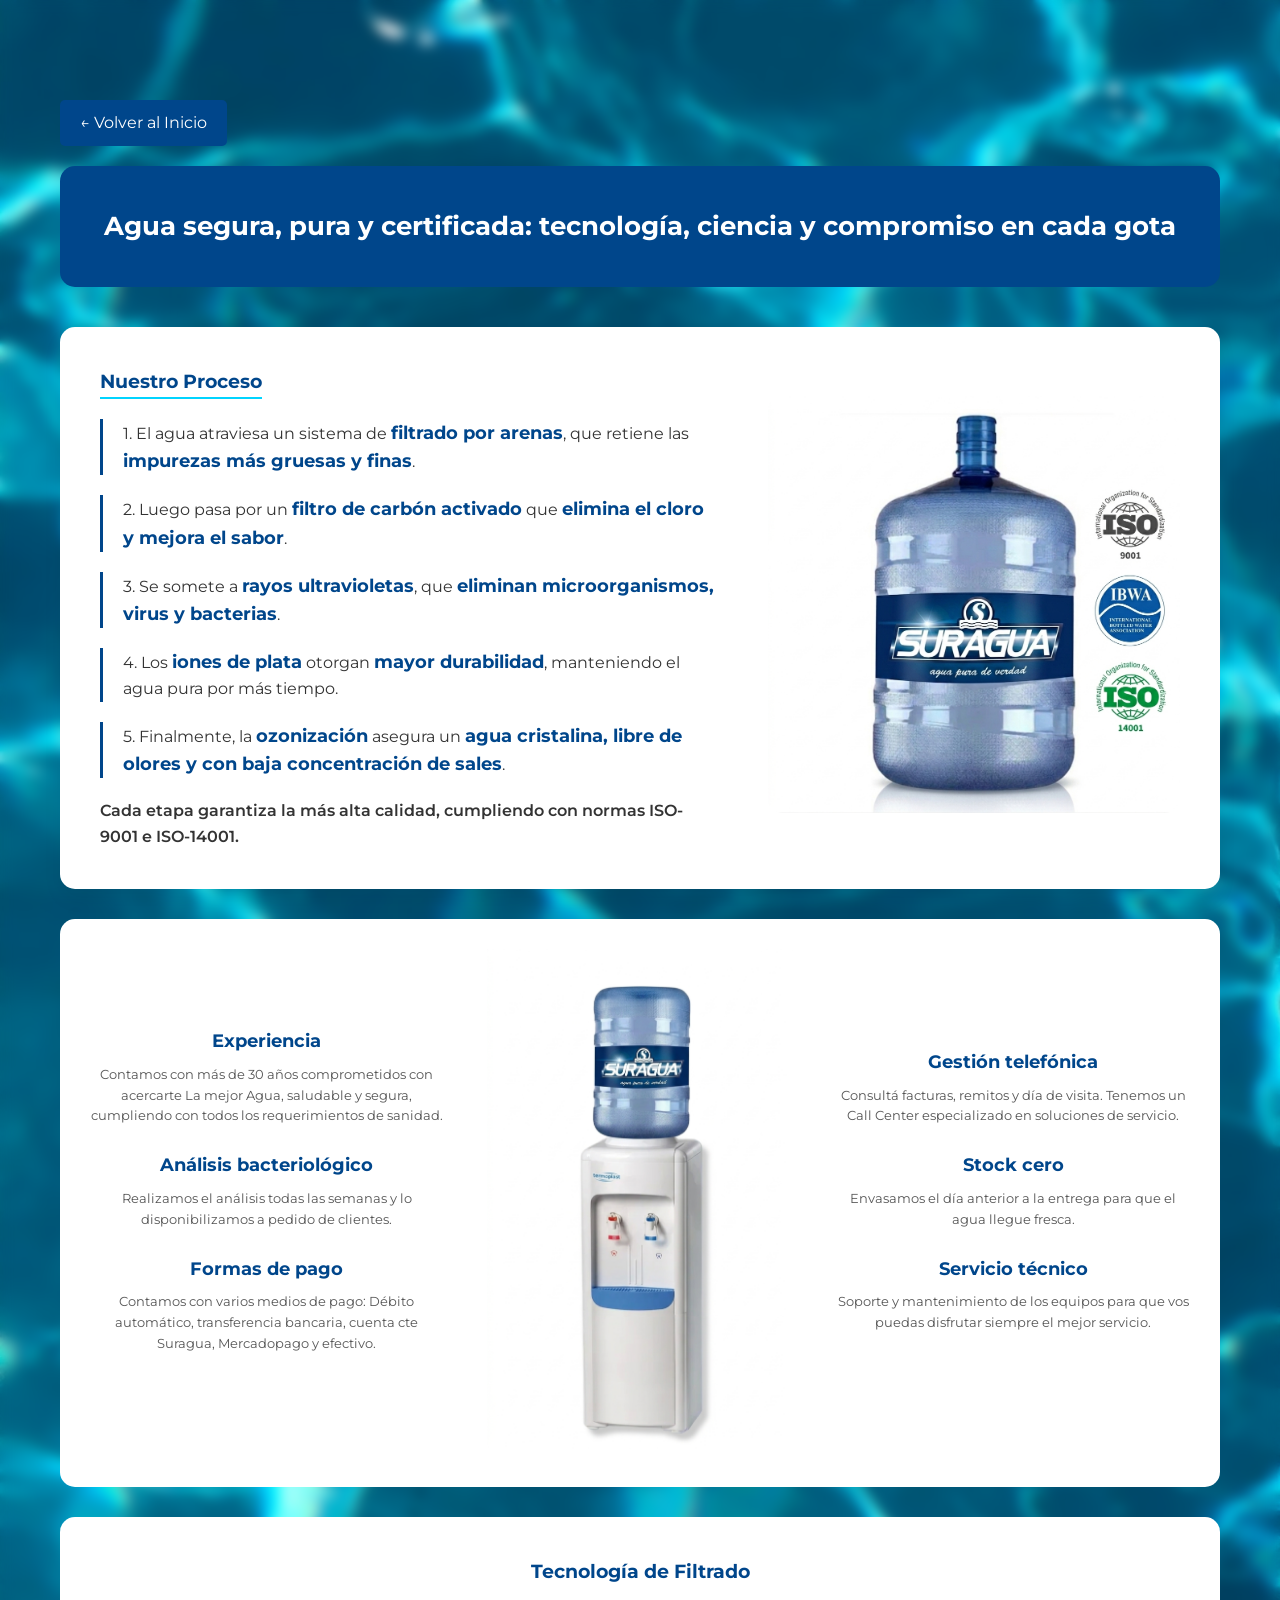
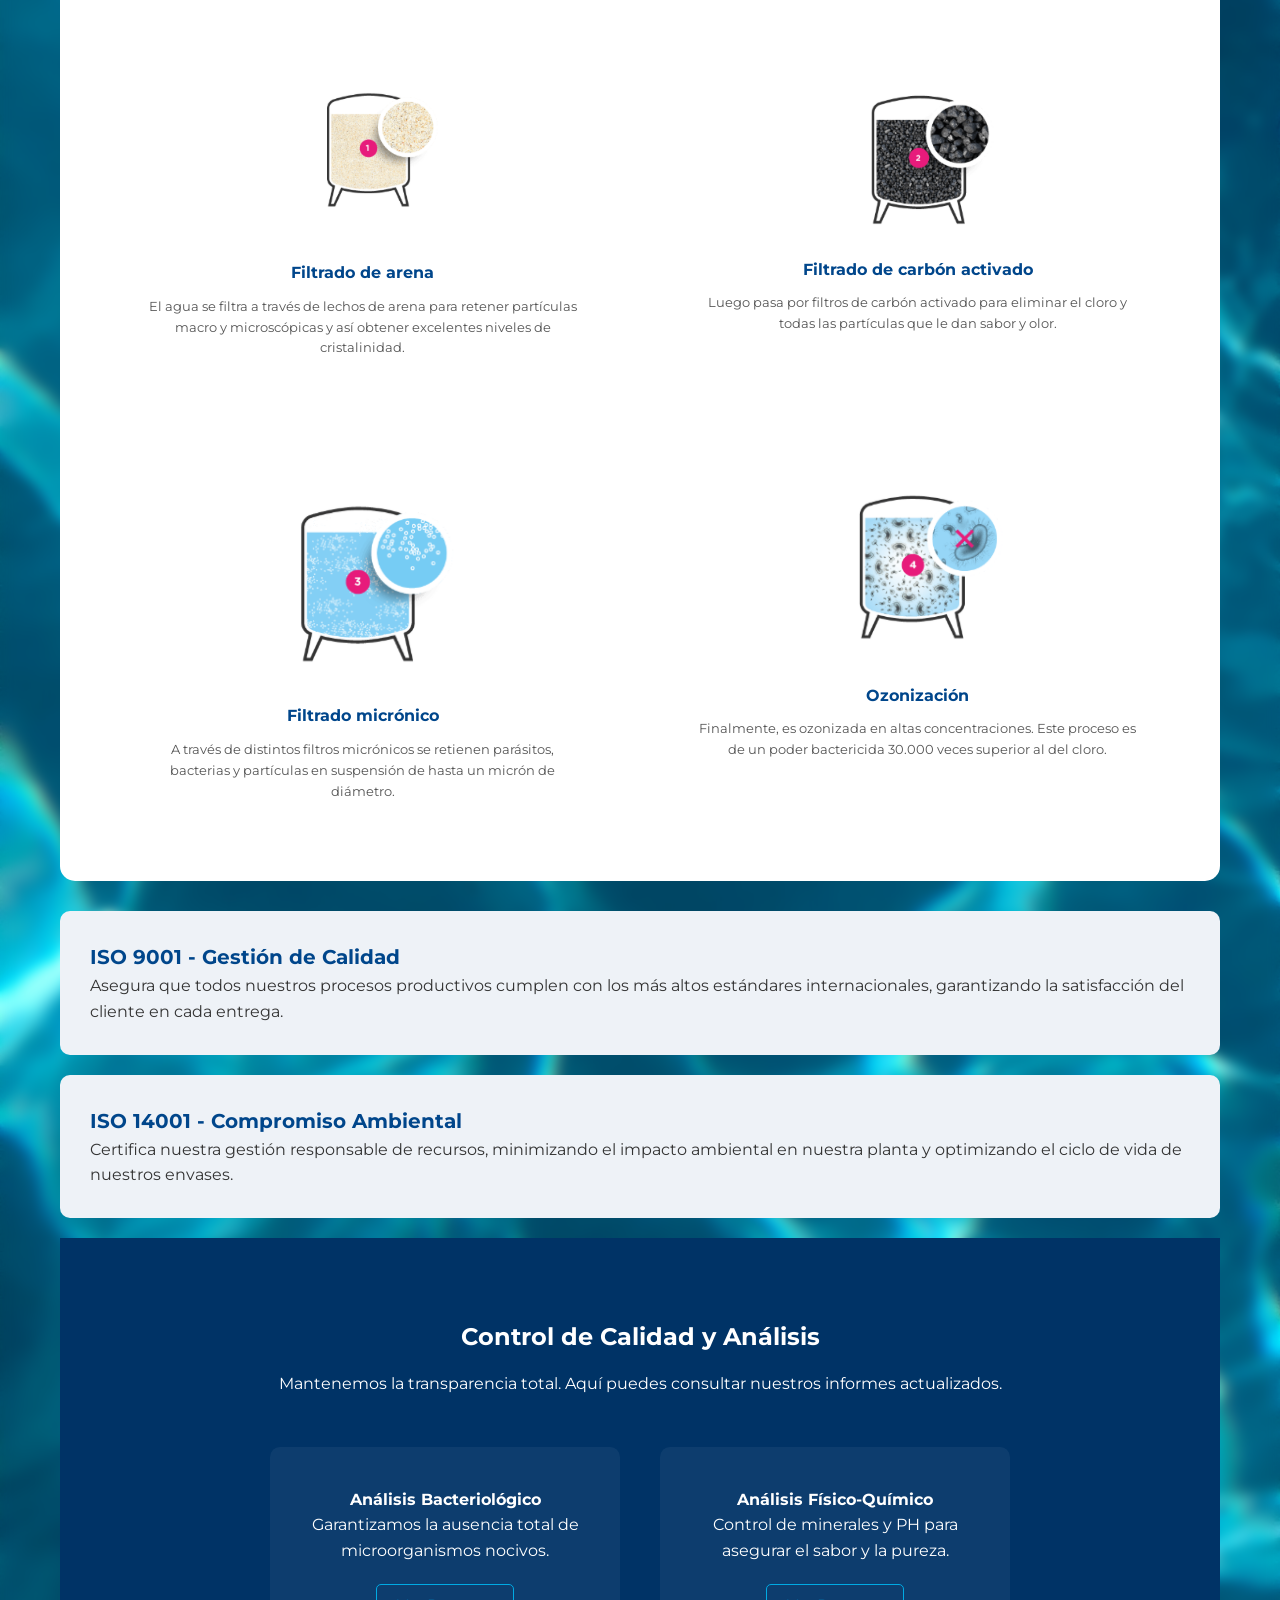
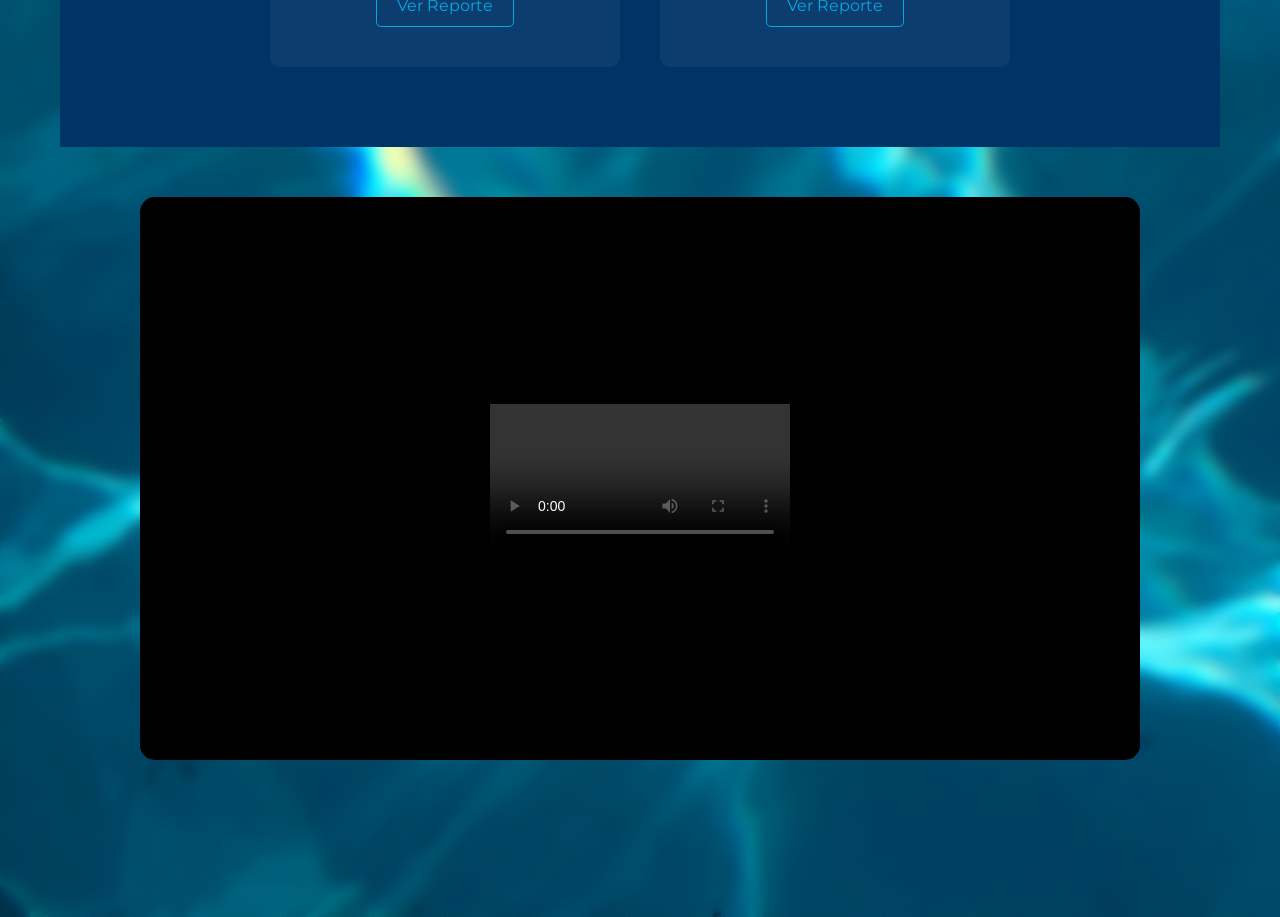
==== calidad.html @ 299dd351 "cambios v4" ====
<!DOCTYPE html>
<html lang="es">
<head>
    <meta charset="UTF-8">
    <meta name="viewport" content="width=device-width, initial-scale=1.0">
    <title>Normativas de Calidad - Suragua</title>
    <link href="https://fonts.googleapis.com/css2?family=Montserrat:wght@400;700&display=swap" rel="stylesheet">
    <link rel="stylesheet" href="style.css">
    <style>
        body { font-family: 'Montserrat', sans-serif; line-height: 1.6; background-image: url(./artem-militonian-UYW6FZLlnL8-unsplash.jpg); background-repeat: no-repeat; background-size: cover; backdrop-filter: blur(6px);}
        /* SECCIÓN MÁS ANCHA */
        .normas-section { padding: 100px 20px; max-width: 1200px; margin: 0 auto; }

        .header-box { background: #00468b; color: white; padding: 40px; border-radius: 15px; text-align: center; margin-bottom: 40px; }
        .header-box h1 { font-size: 26px; font-weight: 700; margin: 0; }

        .proceso-card { background: white; padding: 40px; border-radius: 15px; box-shadow: 0 10px 20px rgba(0,0,0,0.05); margin-bottom: 30px; }
        
        /* CONTENEDOR PARA ALINEAR TEXTO E IMAGEN */
        .proceso-contenedor-flex { display: flex; align-items: center; gap: 50px; flex-wrap: wrap; }
        .proceso-texto { flex: 1.5; min-width: 300px; }
        .proceso-foto { flex: 1; min-width: 300px; text-align: center; }
        .proceso-foto img { width: 100%; max-width: 450px; height: auto; border-radius: 15px; }

        .proceso-card h3 { color: #00468b; border-bottom: 2px solid #00d4ff; display: inline-block; margin-bottom: 20px; }
        
        .paso { margin-bottom: 20px; padding-left: 20px; border-left: 3px solid #00468b; }
        .paso strong { color: #00468b; font-size: 1.1em; }

        .norma-card { background: #eef2f7; padding: 30px; border-radius: 10px; margin-bottom: 20px; }
        .norma-card h2 { color: #00468b; font-size: 20px; }

        .video-container { width: 100%; max-width: 1000px; margin: 50px auto; aspect-ratio: 16/9; }
        .video-container iframe, .video-container video { width: 100%; height: 100%; border-radius: 15px; border: none; }
        
        .back-btn { display: inline-block; padding: 10px 20px; background: #00468b; color: white; text-decoration: none; border-radius: 5px; margin-bottom: 20px;}
        
        .servicios-visual { display: flex; align-items: center; gap: 20px; background: white; padding: 30px; border-radius: 15px; margin-bottom: 30px; flex-wrap: wrap; }
        .servicios-col { flex: 1; min-width: 250px; }
        .servicio-item { margin-bottom: 25px; text-align: center; }
        .servicio-item h4 { color: #00468b; font-size: 18px; margin-bottom: 8px; }
        .servicio-item p { font-size: 13px; color: #555; margin: 0; }
        .dispenser-central { flex: 1; text-align: center; min-width: 250px; }
        .dispenser-central img { max-width: 100%; height: auto; max-height: 500px; }

        .purificacion-visual { background: white; padding: 40px; border-radius: 15px; margin-bottom: 30px; }
        .purificacion-grid { display: grid; grid-template-columns: repeat(2, 1fr); gap: 30px; margin-top: 20px; }
        .purificacion-item { text-align: center; padding: 40px; }
        .purificacion-item img { width: 300px; height: auto; margin-bottom: 15px; }
        .purificacion-item h4 { color: #00468b; margin-bottom: 10px; }
        .purificacion-item p { font-size: 13px; color: #555; }

        @media (max-width: 768px) {
            .normas-section { padding: 60px 15px; }
            .header-box h1 { font-size: 20px; }
            .proceso-card { padding: 20px; }
            .servicios-col { order: 2; }
            .dispenser-central { order: 1; margin-bottom: 20px; }
            .purificacion-grid { grid-template-columns: 1fr; margin-left: -10px;}
            .proceso-contenedor-flex { flex-direction: column; }
            .proceso-foto { order: -1; }
            .purificacion-item {margin-left: -40px;}
        }
    </style>
</head>
<body>
    <div class="normas-section">
        <a href="index.html" class="back-btn">← Volver al Inicio</a>
        
        <div class="header-box">
            <h1>Agua segura, pura y certificada: tecnología, ciencia y compromiso en cada gota</h1>
        </div>

        <div class="proceso-card">
            <div class="proceso-contenedor-flex">
                <div class="proceso-texto">
                    <h3>Nuestro Proceso</h3>
                    <div class="paso">
                        <p>1. El agua atraviesa un sistema de <strong>filtrado por arenas</strong>, que retiene las <strong>impurezas más gruesas y finas</strong>.</p>
                    </div>
                    <div class="paso">
                        <p>2. Luego pasa por un <strong>filtro de carbón activado</strong> que <strong>elimina el cloro y mejora el sabor</strong>.</p>
                    </div>
                    <div class="paso">
                        <p>3. Se somete a <strong>rayos ultravioletas</strong>, que <strong>eliminan microorganismos, virus y bacterias</strong>.</p>
                    </div>
                    <div class="paso">
                        <p>4. Los <strong>iones de plata</strong> otorgan <strong>mayor durabilidad</strong>, manteniendo el agua pura por más tiempo.</p>
                    </div>
                    <div class="paso">
                        <p>5. Finalmente, la <strong>ozonización</strong> asegura un <strong>agua cristalina, libre de olores y con baja concentración de sales</strong>.</p>
                    </div>
                    <p style="margin-top: 20px; font-weight: 600;">Cada etapa garantiza la más alta calidad, cumpliendo con normas ISO-9001 e ISO-14001.</p>
                </div>
                
                <div class="proceso-foto">
                    <!-- Aquí va la imagen del bidón con los sellos ISO -->
                    <img src="./bidon con normas.png" alt="Proceso de Calidad Suragua">
                </div>
            </div>
        </div>

        <div class="servicios-visual">
            <div class="servicios-col">
                <div class="servicio-item">
                    <h4>Experiencia</h4>
                    <p>Contamos con más de 30 años comprometidos con acercarte La mejor Agua, saludable y segura, cumpliendo con todos los requerimientos de sanidad.</p>
                </div>
                <div class="servicio-item">
                    <h4>Análisis bacteriológico</h4>
                    <p>Realizamos el análisis todas las semanas y lo disponibilizamos a pedido de clientes.</p>
                </div>
                <div class="servicio-item">
                    <h4>Formas de pago</h4>
                    <p>Contamos con varios medios de pago: Débito automático, transferencia bancaria, cuenta cte Suragua, Mercadopago y efectivo.</p>
                </div>
            </div>

            <div class="dispenser-central">
                <img src="dispenser v1 (1).png" alt="Dispenser Suragua">
            </div>

            <div class="servicios-col">
                <div class="servicio-item">
                    <h4>Gestión telefónica</h4>
                    <p>Consultá facturas, remitos y día de visita. Tenemos un Call Center especializado en soluciones de servicio.</p>
                </div>
                <div class="servicio-item">
                    <h4>Stock cero</h4>
                    <p>Envasamos el día anterior a la entrega para que el agua llegue fresca.</p>
                </div>
                <div class="servicio-item">
                    <h4>Servicio técnico</h4>
                    <p>Soporte y mantenimiento de los equipos para que vos puedas disfrutar siempre el mejor servicio.</p>
                </div>
            </div>
        </div>

        <div class="purificacion-visual">
            <h3 style="color: #00468b; text-align: center;">Tecnología de Filtrado</h3>
            <div class="purificacion-grid">
                <div class="purificacion-item">
                    <img src="TANQUE 1.png" alt="Filtrado arena">
                    <h4>Filtrado de arena</h4>
                    <p>El agua se filtra a través de lechos de arena para retener partículas macro y microscópicas y así obtener excelentes niveles de cristalinidad.</p>
                </div>
                <div class="purificacion-item">
                    <img src="TANQUE 2.png" alt="Carbón activado">
                    <h4>Filtrado de carbón activado</h4>
                    <p>Luego pasa por filtros de carbón activado para eliminar el cloro y todas las partículas que le dan sabor y olor.</p>
                </div>
                <div class="purificacion-item">
                    <img src="taque de filtrafo.png" alt="Filtrado micrónico">
                    <h4>Filtrado micrónico</h4>
                    <p>A través de distintos filtros micrónicos se retienen parásitos, bacterias y partículas en suspensión de hasta un micrón de diámetro.</p>
                </div>
                <div class="purificacion-item">
                    <img src="TANQUE 3.png" alt="Ozonización">
                    <h4>Ozonización</h4>
                    <p>Finalmente, es ozonizada en altas concentraciones. Este proceso es de un poder bactericida 30.000 veces superior al del cloro.</p>
                </div>
            </div>
        </div>
        
        <div class="norma-card">
            <h2>ISO 9001 - Gestión de Calidad</h2>
            <p>Asegura que todos nuestros procesos productivos cumplen con los más altos estándares internacionales, garantizando la satisfacción del cliente en cada entrega.</p>
        </div>

        <div class="norma-card">
            <h2>ISO 14001 - Compromiso Ambiental</h2>
            <p>Certifica nuestra gestión responsable de recursos, minimizando el impacto ambiental en nuestra planta y optimizando el ciclo de vida de nuestros envases.</p>
        </div>

    <section class="analisis">
        <div class="container">
            <h2>Control de Calidad y Análisis</h2>
            <p>Mantenemos la transparencia total. Aquí puedes consultar nuestros informes actualizados.</p>
            <div class="grid-analisis">
                <div class="item-analisis">
                    <i class="fas fa-file-medical"></i>
                    <h4>Análisis Bacteriológico</h4>
                    <p>Garantizamos la ausencia total de microorganismos nocivos.</p>
                    <a href="#" class="btn-descarga">Ver Reporte</a>
                </div>
                <div class="item-analisis">
                    <i class="fas fa-microscope"></i>
                    <h4>Análisis Físico-Químico</h4>
                    <p>Control de minerales y PH para asegurar el sabor y la pureza.</p>
                    <a href="#" class="btn-descarga">Ver Reporte</a>
                </div>
            </div>
        </div>
    </section>

        <div class="video-container">
            <iframe 
                src="./SURAGUA video.mp4" 
                title="Procesos Suragua" 
                allow="autoplay; encrypted-media" 
                allowfullscreen>
            </iframe>
        </div>
    </div>
</body>
</html>
---- style.css ----
/* --- CONFIGURACIÓN BASE --- */
* {
    margin: 0; 
    padding: 0; 
    box-sizing: border-box;
    font-family: 'Montserrat', sans-serif;
    scroll-behavior: smooth;
}

:root {
    --azul-claro: #00aae4;
    --azul-oscuro: #003366;
    --whatsapp: #25d366;
    --gris: #f4f7f6;
    --texto: #333;
}

body { 
    color: var(--texto); 
    line-height: 1.7; 
}

.container { 
    max-width: 1100px; 
    margin: auto; 
    padding: 0 20px; 
}

/* --- WHATSAPP --- */
.whatsapp-float {
    position: fixed; 
    width: 60px; 
    height: 60px; 
    bottom: 30px; 
    right: 30px;
    background: var(--whatsapp); 
    color: white; 
    border-radius: 50%;
    display: flex; 
    align-items: center; 
    justify-content: center;
    font-size: 30px; 
    z-index: 1000; 
    text-decoration: none;
    box-shadow: 0 4px 15px rgba(0,0,0,0.3); 
    transition: 0.3s;
}
.whatsapp-float:hover { transform: scale(1.1); }

/* --- HERO (VIDEO INMEDIATO) --- */
.hero {
    height: 115vh;
    /* Para que no se vea negro, usamos la misma imagen poster de fondo */
    background-image: url('poster-video.jpg');
    background-size: cover; 
    background-position: center;
    display: flex; 
    align-items: center; 
    justify-content: center; 
    color: white; 
    text-align: center;
    padding-top: 2rem; 
    position: relative;
    overflow: hidden;
}

.hero-video {
    position: absolute;
    top: 0;
    left: 0;
    width: 100%;
    height: 100%;
    object-fit: cover;
    z-index: 1;
}

.hero-content {
    position: relative;
    z-index: 2;
    display: flex;
    flex-direction: column;
    align-items: center;
    width: 100%;
}

.hero-logo {
    max-width: 800px; 
    width: 95%;      
    margin-bottom: 40px;
    filter: drop-shadow(0 6px 12px rgba(0,0,0,0.3)); 
}

.hero h1 { 
    font-size: clamp(3rem, 10vw, 5.5rem); 
    letter-spacing: 8px; 
    font-weight: 700; 
}
.hero p { 
    font-size: 1.4rem; 
    margin-bottom: 35px; 
    opacity: 0.95; 
    font-weight: 600;
    text-shadow: 0 2px 8px rgba(0,0,0,0.5); 
}
.btn-conocenos {
    padding: 18px 50px; 
    background: var(--azul-claro); 
    color: white;
    text-decoration: none; 
    font-weight: bold; 
    border-radius: 4px; 
    transition: 0.3s;
    font-size: 1.1rem;
}
.btn-conocenos:hover { background: white; color: var(--azul-oscuro); }

/* --- CARRUSEL ACTUALIZADO (LOGOS GIGANTES Y A COLOR) --- */
.carousel-container { 
    padding: 80px 0; /* Más espacio arriba y abajo */
    background: white; 
    border-bottom: 1px solid #eee; 
    overflow: hidden; 
}
.carousel-title { 
    text-align: center; 
    font-size: 26px; /* Título más grande */
    letter-spacing: 3px; 
    color: #333; 
    margin-bottom: 40px; 
    font-weight: 700;
}
.slider { width: 100%; overflow: hidden; }
.slide-track { 
    display: flex; 
    /* Ancho: 500px por logo * 18 logos totales */
    width: calc(500px * 18); 
    animation: scroll 35s linear infinite; 
}
.slide { 
    width: 500px; /* Logos mucho más anchos */
    height: 250px; /* Logos mucho más altos */
    display: flex; 
    justify-content: center; 
    align-items: center; 
    padding: 20px;
}
.slide img {
    max-width: 420px; /* Tamaño máximo gigante */
    max-height: 180px; 
    filter: none; /* A COLOR */
    opacity: 1;    /* VISIBILIDAD TOTAL */
    transition: 0.3s;
    object-fit: contain;
}
.slide img:hover { transform: scale(1.15); }

@keyframes scroll { 
    0% { transform: translateX(0); } 
    /* Se mueve la mitad del track (9 logos de 500px) */
    100% { transform: translateX(calc(-500px * 9)); } 
}

/* --- SECCIÓN ACERCA --- */
.acerca { padding: 80px 0; text-align: center; background: var(--azul-oscuro); }
.acerca h2 { 
    font-size: 2.2rem; 
    margin-bottom: 40px; 
    color: white; 
    position: relative; 
}
.acerca h2::after { 
    content: ''; 
    width: 60px; 
    height: 3px; 
    background: var(--azul-claro); 
    position: absolute; 
    bottom: -10px; 
    left: 50%; 
    transform: translateX(-50%); 
}
.acerca-content { max-width: 900px; margin: auto; }
.acerca-content p { margin-bottom: 20px; font-size: 1.1rem; color: #ffffff; }

/* --- PRODUCTOS --- */
.productos { padding: 80px 0; background: var(--gris); text-align: center; }
.bg-white { background: white; }
.tag { 
    color: var(--azul-claro); 
    font-weight: bold; 
    text-transform: uppercase; 
    font-size: 0.8rem; 
    letter-spacing: 2px; 
}
.productos h2 { margin-bottom: 50px; color: var(--azul-oscuro); font-size: 2rem; }
.grid-productos { 
    display: grid; 
    grid-template-columns: repeat(auto-fit, minmax(300px, 1fr)); 
    gap: 30px; 
}
.card { 
    background: white; 
    padding: 20px; 
    border-radius: 8px; 
    transition: 0.3s; 
    border: 1px solid #eee; 
}
.card img { 
    width: 100%; 
    height: 250px; 
    object-fit: cover; 
    border-radius: 5px; 
    margin-bottom: 20px; 
}

/* CARD LARGA PARA DISPENSERS */
.card.alt img { 
    height: 450px; 
    object-fit: contain; 
    background: #f9f9f9; 
}

.card h3 { color: var(--azul-oscuro); margin-bottom: 10px; }
.card p { font-size: 0.9rem; color: #666; }
.card:hover { 
    transform: translateY(-10px); 
    box-shadow: 0 10px 20px rgba(0,0,0,0.05); 
}

/* --- ANALISIS --- */
.analisis { padding: 80px 0; background: var(--azul-oscuro); color: white; text-align: center; }
.analisis h2 { margin-bottom: 15px; }
.grid-analisis { 
    display: flex; 
    flex-wrap: wrap; 
    justify-content: center; 
    gap: 40px; 
    margin-top: 50px; 
}
.item-analisis { 
    background: rgba(255,255,255,0.05); 
    padding: 40px; 
    border-radius: 10px; 
    width: 350px; 
}
.item-analisis i { font-size: 40px; color: var(--azul-claro); margin-bottom: 20px; }
.btn-descarga { 
    display: inline-block; 
    margin-top: 20px; 
    color: var(--azul-claro); 
    text-decoration: none; 
    border: 1px solid var(--azul-claro); 
    padding: 8px 20px; 
    border-radius: 5px; 
    transition: 0.3s; 
}
.btn-descarga:hover { background: var(--azul-claro); color: white; }

/* --- CONTACTO --- */
.contacto { padding: 80px 0; background: white; }
.contacto-wrapper { 
    display: grid; 
    grid-template-columns: 1fr 1fr; 
    gap: 60px; 
    align-items: center; 
}
.contacto-info h2 { font-size: 2.5rem; color: var(--azul-oscuro); margin-bottom: 20px; }
.email-directo { 
    margin-top: 20px; 
    font-weight: bold; 
    color: var(--azul-claro); 
    font-size: 1.2rem; 
}
.contacto-form { display: flex; flex-direction: column; gap: 15px; }
.contacto-form input, .contacto-form textarea { 
    padding: 15px; 
    border: 1px solid #ddd; 
    border-radius: 4px; 
    font-size: 1rem; 
}
.btn-enviar { 
    padding: 15px; 
    background: var(--azul-oscuro); 
    color: white; 
    border: none; 
    font-weight: bold; 
    cursor: pointer; 
    transition: 0.3s; 
}
.btn-enviar:hover { background: var(--azul-claro); }

/* --- FOOTER --- */
footer { padding: 50px 0; background: #001a33; color: white; text-align: center; }
.social-links { margin: 20px 0; }
.social-links a { color: white; margin: 0 15px; font-size: 1.5rem; transition: 0.3s; }
.social-links a:hover { color: var(--azul-claro); }
footer p { font-size: 0.8rem; opacity: 0.6; }

/* --- RESPONSIVE --- */
@media (max-width: 768px) {
    .contacto-wrapper { grid-template-columns: 1fr; }
    .hero h1 { font-size: 3rem; }
    .card.alt img { height: 350px; }
    .hero-logo { max-width: 350px; } 
    .slide { width: 300px; } /* En móvil se achican un poco para que entren bien */
    .slide img { max-width: 220px; }
    .slide-track { width: calc(300px * 18); }
    @keyframes scroll { 
        100% { transform: translateX(calc(-300px * 9)); } 
    }
}
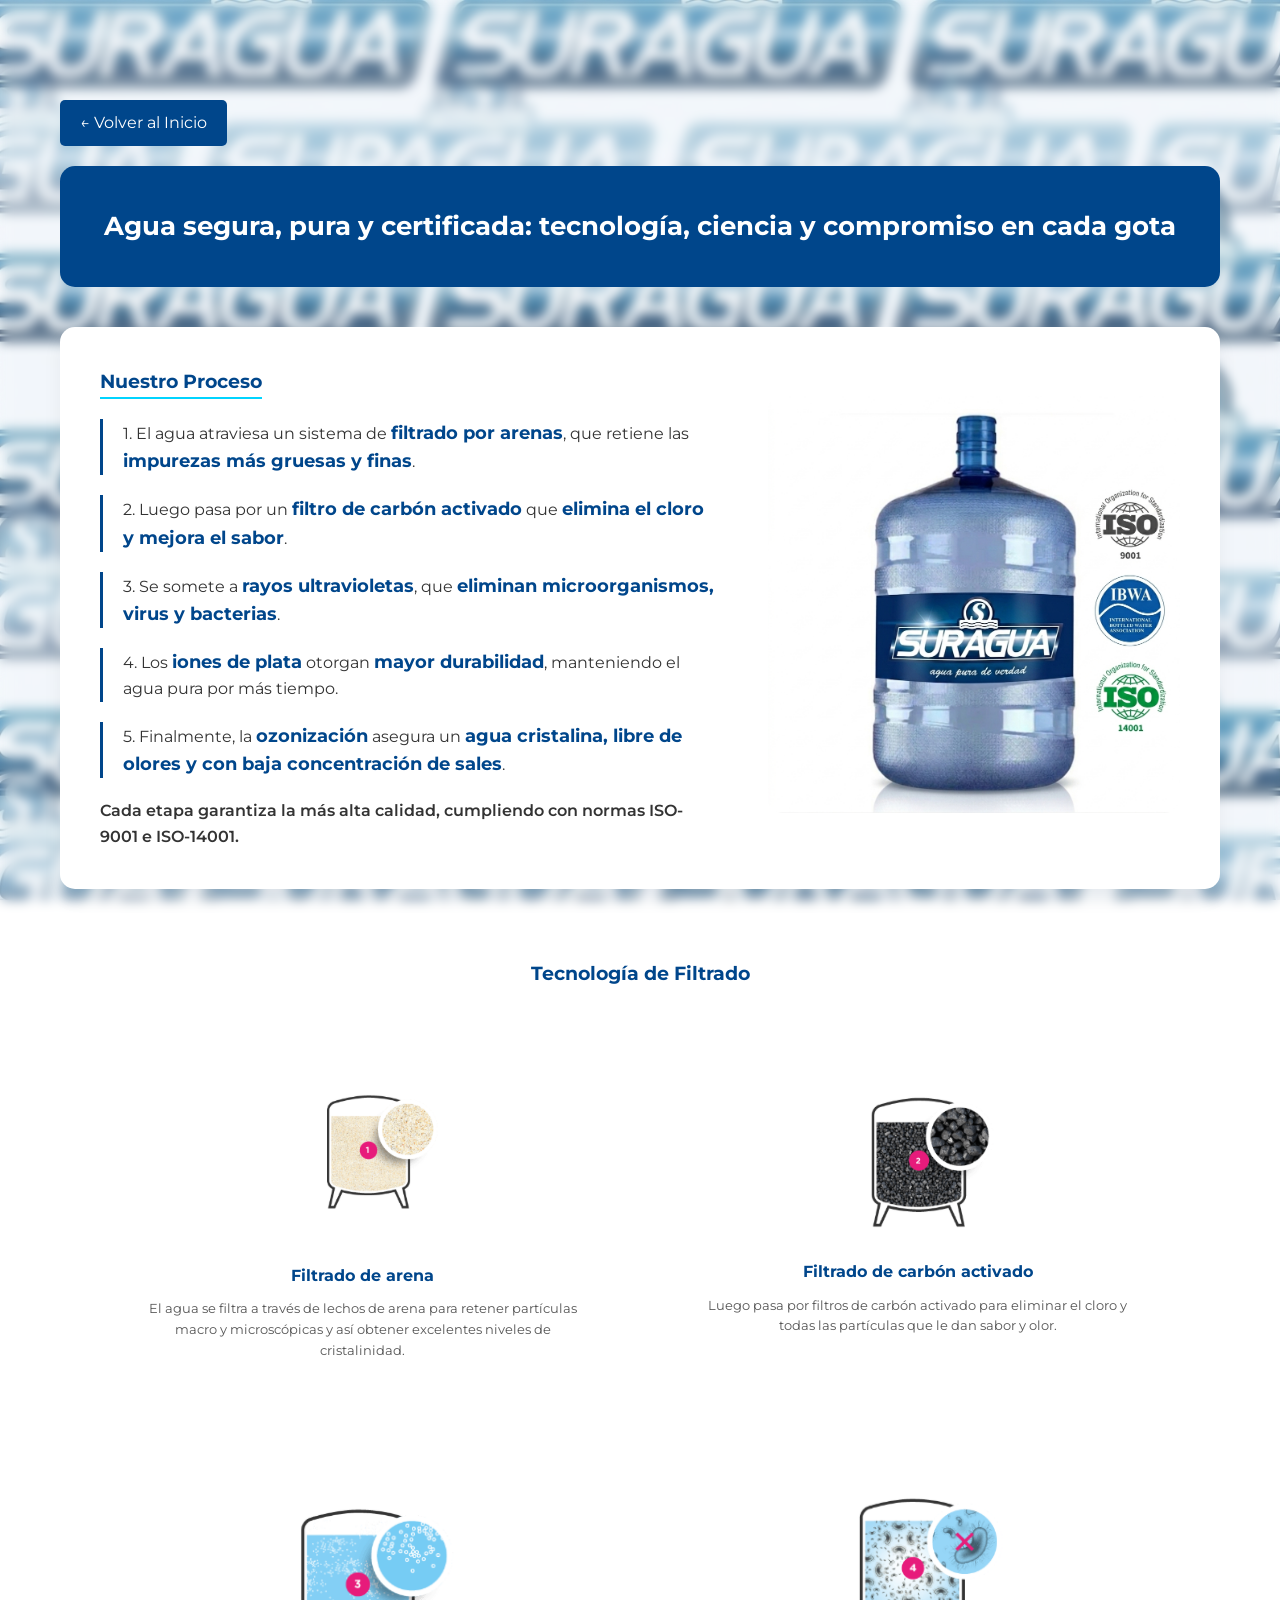
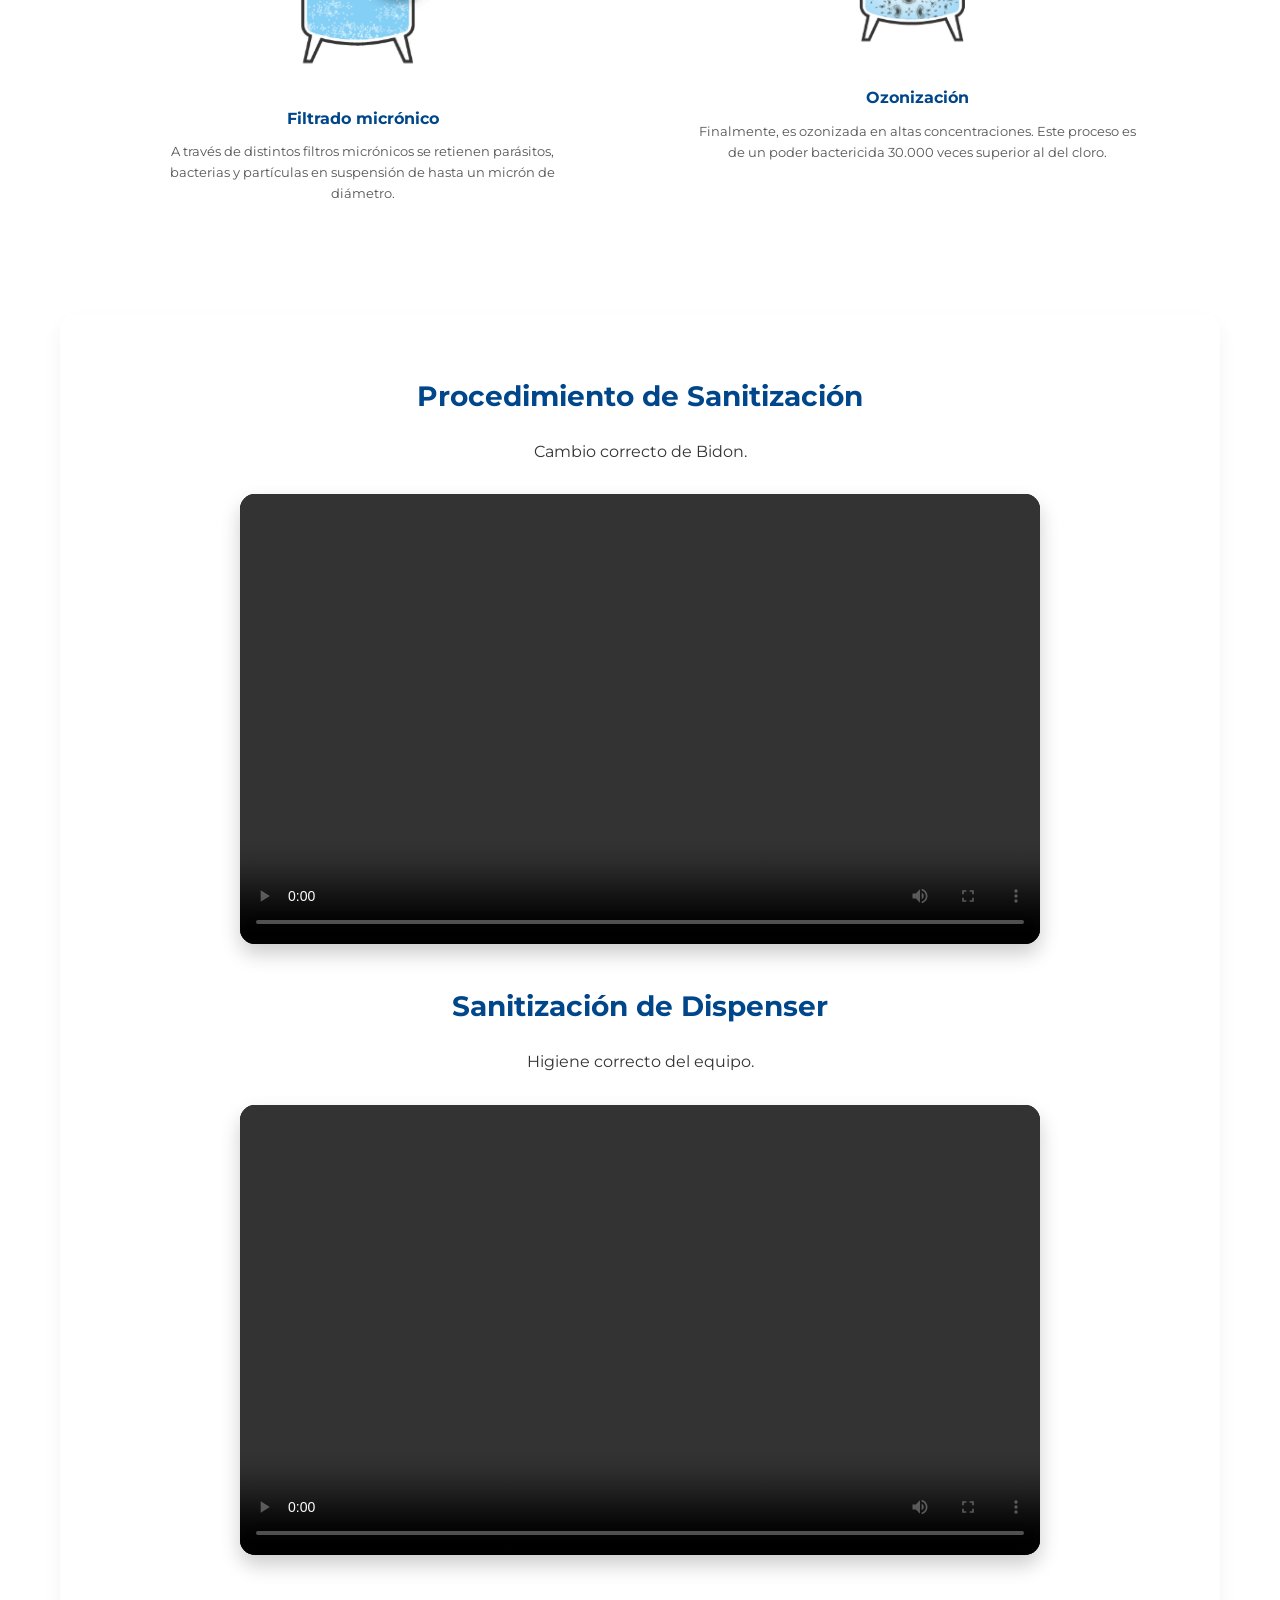
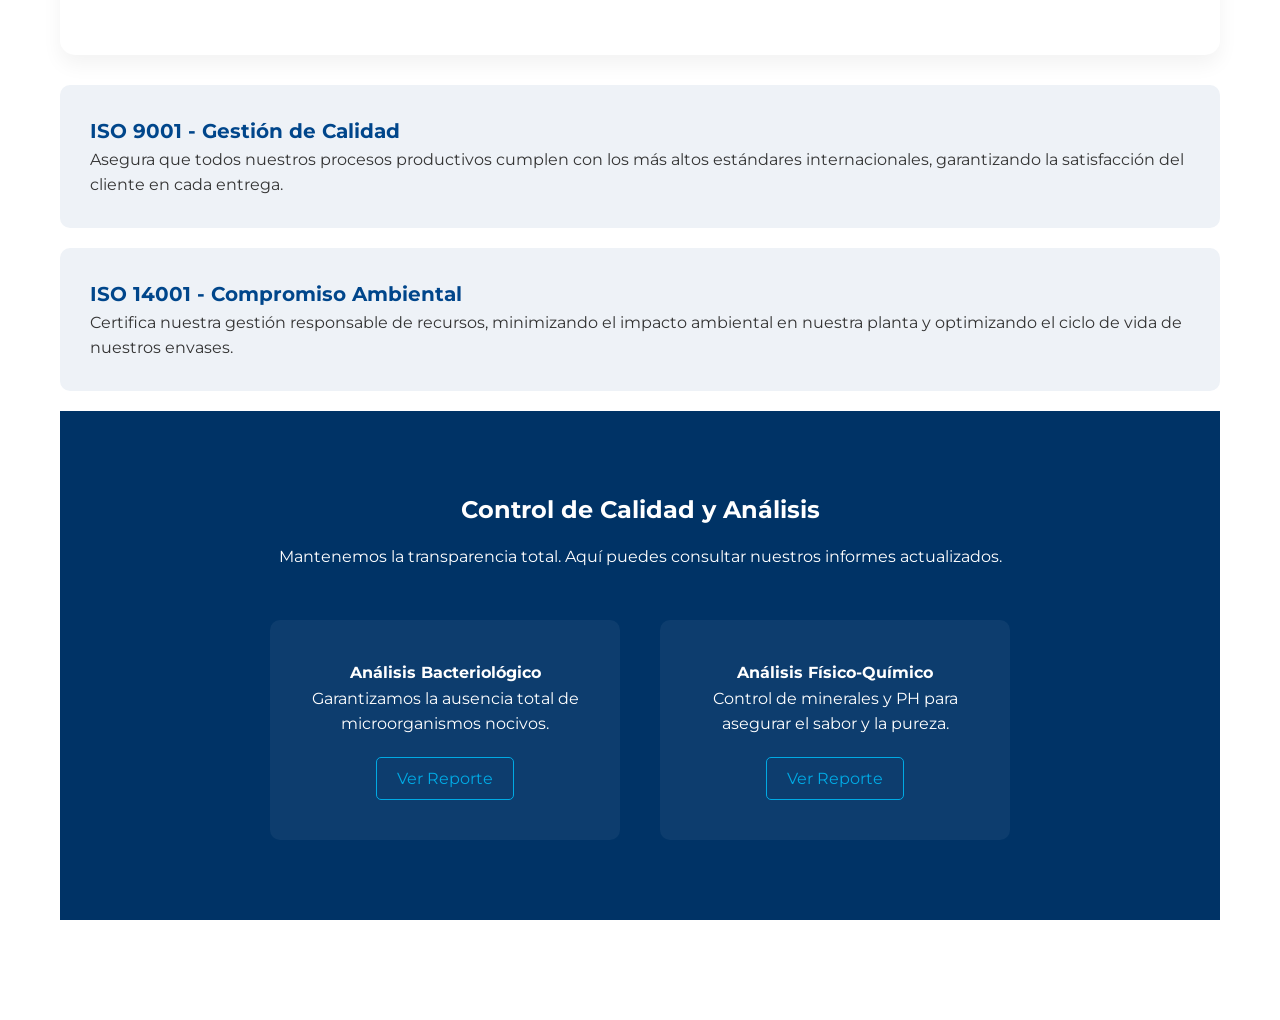
==== commit 7dda3b30: "cambios finales" ====
--- a/calidad.html
+++ b/calidad.html
@@ -7,7 +7,7 @@
     <link href="https://fonts.googleapis.com/css2?family=Montserrat:wght@400;700&display=swap" rel="stylesheet">
     <link rel="stylesheet" href="style.css">
     <style>
-        body { font-family: 'Montserrat', sans-serif; line-height: 1.6; background-image: url(./artem-militonian-UYW6FZLlnL8-unsplash.jpg); background-repeat: no-repeat; background-size: cover; backdrop-filter: blur(6px);}
+        body { font-family: 'Montserrat', sans-serif; line-height: 1.6; background-image: url(./FONDO\ LOGO\ LOGO.png); background-repeat: no-repeat; background-size: cover; background-attachment: fixed; backdrop-filter: blur(6px);}
         /* SECCIÓN MÁS ANCHA */
         .normas-section { padding: 100px 20px; max-width: 1200px; margin: 0 auto; }
 
@@ -49,6 +49,73 @@
         .purificacion-item img { width: 300px; height: auto; margin-bottom: 15px; }
         .purificacion-item h4 { color: #00468b; margin-bottom: 10px; }
         .purificacion-item p { font-size: 13px; color: #555; }
+
+        /* ESTILOS SECCION PROCEDIMIENTOS (INTEGRADA) */
+        #procedimientos {
+            background: white;
+            padding: 60px 40px;
+            border-radius: 15px;
+            box-shadow: 0 10px 20px rgba(0,0,0,0.05);
+            margin-bottom: 30px;
+            text-align: center;
+        }
+
+        #procedimientos h2 {
+            color: #00468b;
+            margin-bottom: 20px;
+            font-size: 28px;
+        }
+
+        .video-wrapper {
+            width: 100%;
+            max-width: 800px;
+            aspect-ratio: 16/9;
+            background: #000;
+            margin: 0 auto 40px;
+            border-radius: 15px;
+            overflow: hidden;
+            box-shadow: 0 10px 20px rgba(0,0,0,0.2);
+        }
+
+        .timeline-pasos {
+            text-align: left;
+            border-left: 4px solid #00d4ff;
+            padding-left: 30px;
+            max-width: 800px;
+            margin: 40px auto 0;
+        }
+
+        .paso-item {
+            position: relative;
+            margin-bottom: 40px;
+        }
+
+        .paso-numero {
+            position: absolute;
+            left: -47px;
+            top: 0;
+            background: #00468b;
+            color: white;
+            width: 32px;
+            height: 32px;
+            border-radius: 50%;
+            text-align: center;
+            line-height: 32px;
+            font-weight: 700;
+            font-size: 16px;
+        }
+
+        .paso-item h3 {
+            color: #00468b;
+            margin-bottom: 8px;
+            font-size: 20px;
+        }
+
+        .paso-item p {
+            font-size: 15px;
+            line-height: 1.6;
+            color: #444;
+        }
 
         @media (max-width: 768px) {
             .normas-section { padding: 60px 15px; }
@@ -60,6 +127,8 @@
             .proceso-contenedor-flex { flex-direction: column; }
             .proceso-foto { order: -1; }
             .purificacion-item {margin-left: -40px;}
+            #procedimientos { padding: 40px 20px; }
+            .timeline-pasos { margin-left: 35px; }
         }
     </style>
 </head>
@@ -94,44 +163,7 @@
                 </div>
                 
                 <div class="proceso-foto">
-                    <!-- Aquí va la imagen del bidón con los sellos ISO -->
                     <img src="./bidon con normas.png" alt="Proceso de Calidad Suragua">
-                </div>
-            </div>
-        </div>
-
-        <div class="servicios-visual">
-            <div class="servicios-col">
-                <div class="servicio-item">
-                    <h4>Experiencia</h4>
-                    <p>Contamos con más de 30 años comprometidos con acercarte La mejor Agua, saludable y segura, cumpliendo con todos los requerimientos de sanidad.</p>
-                </div>
-                <div class="servicio-item">
-                    <h4>Análisis bacteriológico</h4>
-                    <p>Realizamos el análisis todas las semanas y lo disponibilizamos a pedido de clientes.</p>
-                </div>
-                <div class="servicio-item">
-                    <h4>Formas de pago</h4>
-                    <p>Contamos con varios medios de pago: Débito automático, transferencia bancaria, cuenta cte Suragua, Mercadopago y efectivo.</p>
-                </div>
-            </div>
-
-            <div class="dispenser-central">
-                <img src="dispenser v1 (1).png" alt="Dispenser Suragua">
-            </div>
-
-            <div class="servicios-col">
-                <div class="servicio-item">
-                    <h4>Gestión telefónica</h4>
-                    <p>Consultá facturas, remitos y día de visita. Tenemos un Call Center especializado en soluciones de servicio.</p>
-                </div>
-                <div class="servicio-item">
-                    <h4>Stock cero</h4>
-                    <p>Envasamos el día anterior a la entrega para que el agua llegue fresca.</p>
-                </div>
-                <div class="servicio-item">
-                    <h4>Servicio técnico</h4>
-                    <p>Soporte y mantenimiento de los equipos para que vos puedas disfrutar siempre el mejor servicio.</p>
                 </div>
             </div>
         </div>
@@ -161,6 +193,30 @@
                 </div>
             </div>
         </div>
+
+        <!-- SECCIÓN PROCEDIMIENTOS INTEGRADA AQUÍ -->
+        <section id="procedimientos">
+            <h2>Procedimiento de Sanitización</h2>
+            <p style="margin-bottom: 30px;">Cambio correcto de Bidon.</p>
+            
+            <div class="video-wrapper">
+                <video controls style="width: 100%; height: 100%;">
+                    <source src="./VIDEO-2026-05-28-15-23-22.mp4" type="video/mp4">
+                    Tu navegador no soporta video.
+                </video>
+            </div>
+
+                        <h2>Sanitización de Dispenser</h2>
+            <p style="margin-bottom: 30px;">Higiene correcto del equipo.</p>
+
+                        <div class="video-wrapper">
+                <video controls style="width: 100%; height: 100%;">
+                    <source src="./VIDEO-2026-05-28-15-23-22.mp4" type="video/mp4">
+                    Tu navegador no soporta video.
+                </video>
+            </div>
+
+        </section>
         
         <div class="norma-card">
             <h2>ISO 9001 - Gestión de Calidad</h2>
@@ -172,35 +228,26 @@
             <p>Certifica nuestra gestión responsable de recursos, minimizando el impacto ambiental en nuestra planta y optimizando el ciclo de vida de nuestros envases.</p>
         </div>
 
-    <section class="analisis">
-        <div class="container">
-            <h2>Control de Calidad y Análisis</h2>
-            <p>Mantenemos la transparencia total. Aquí puedes consultar nuestros informes actualizados.</p>
-            <div class="grid-analisis">
-                <div class="item-analisis">
-                    <i class="fas fa-file-medical"></i>
-                    <h4>Análisis Bacteriológico</h4>
-                    <p>Garantizamos la ausencia total de microorganismos nocivos.</p>
-                    <a href="#" class="btn-descarga">Ver Reporte</a>
-                </div>
-                <div class="item-analisis">
-                    <i class="fas fa-microscope"></i>
-                    <h4>Análisis Físico-Químico</h4>
-                    <p>Control de minerales y PH para asegurar el sabor y la pureza.</p>
-                    <a href="#" class="btn-descarga">Ver Reporte</a>
-                </div>
-            </div>
-        </div>
-    </section>
-
-        <div class="video-container">
-            <iframe 
-                src="./SURAGUA video.mp4" 
-                title="Procesos Suragua" 
-                allow="autoplay; encrypted-media" 
-                allowfullscreen>
-            </iframe>
-        </div>
+        <section class="analisis">
+            <div class="container">
+                <h2>Control de Calidad y Análisis</h2>
+                <p>Mantenemos la transparencia total. Aquí puedes consultar nuestros informes actualizados.</p>
+                <div class="grid-analisis">
+                    <div class="item-analisis">
+                        <i class="fas fa-file-medical"></i>
+                        <h4>Análisis Bacteriológico</h4>
+                        <p>Garantizamos la ausencia total de microorganismos nocivos.</p>
+                        <a href="#" class="btn-descarga">Ver Reporte</a>
+                    </div>
+                    <div class="item-analisis">
+                        <i class="fas fa-microscope"></i>
+                        <h4>Análisis Físico-Químico</h4>
+                        <p>Control de minerales y PH para asegurar el sabor y la pureza.</p>
+                        <a href="#" class="btn-descarga">Ver Reporte</a>
+                    </div>
+                </div>
+            </div>
+        </section>
     </div>
 </body>
 </html>
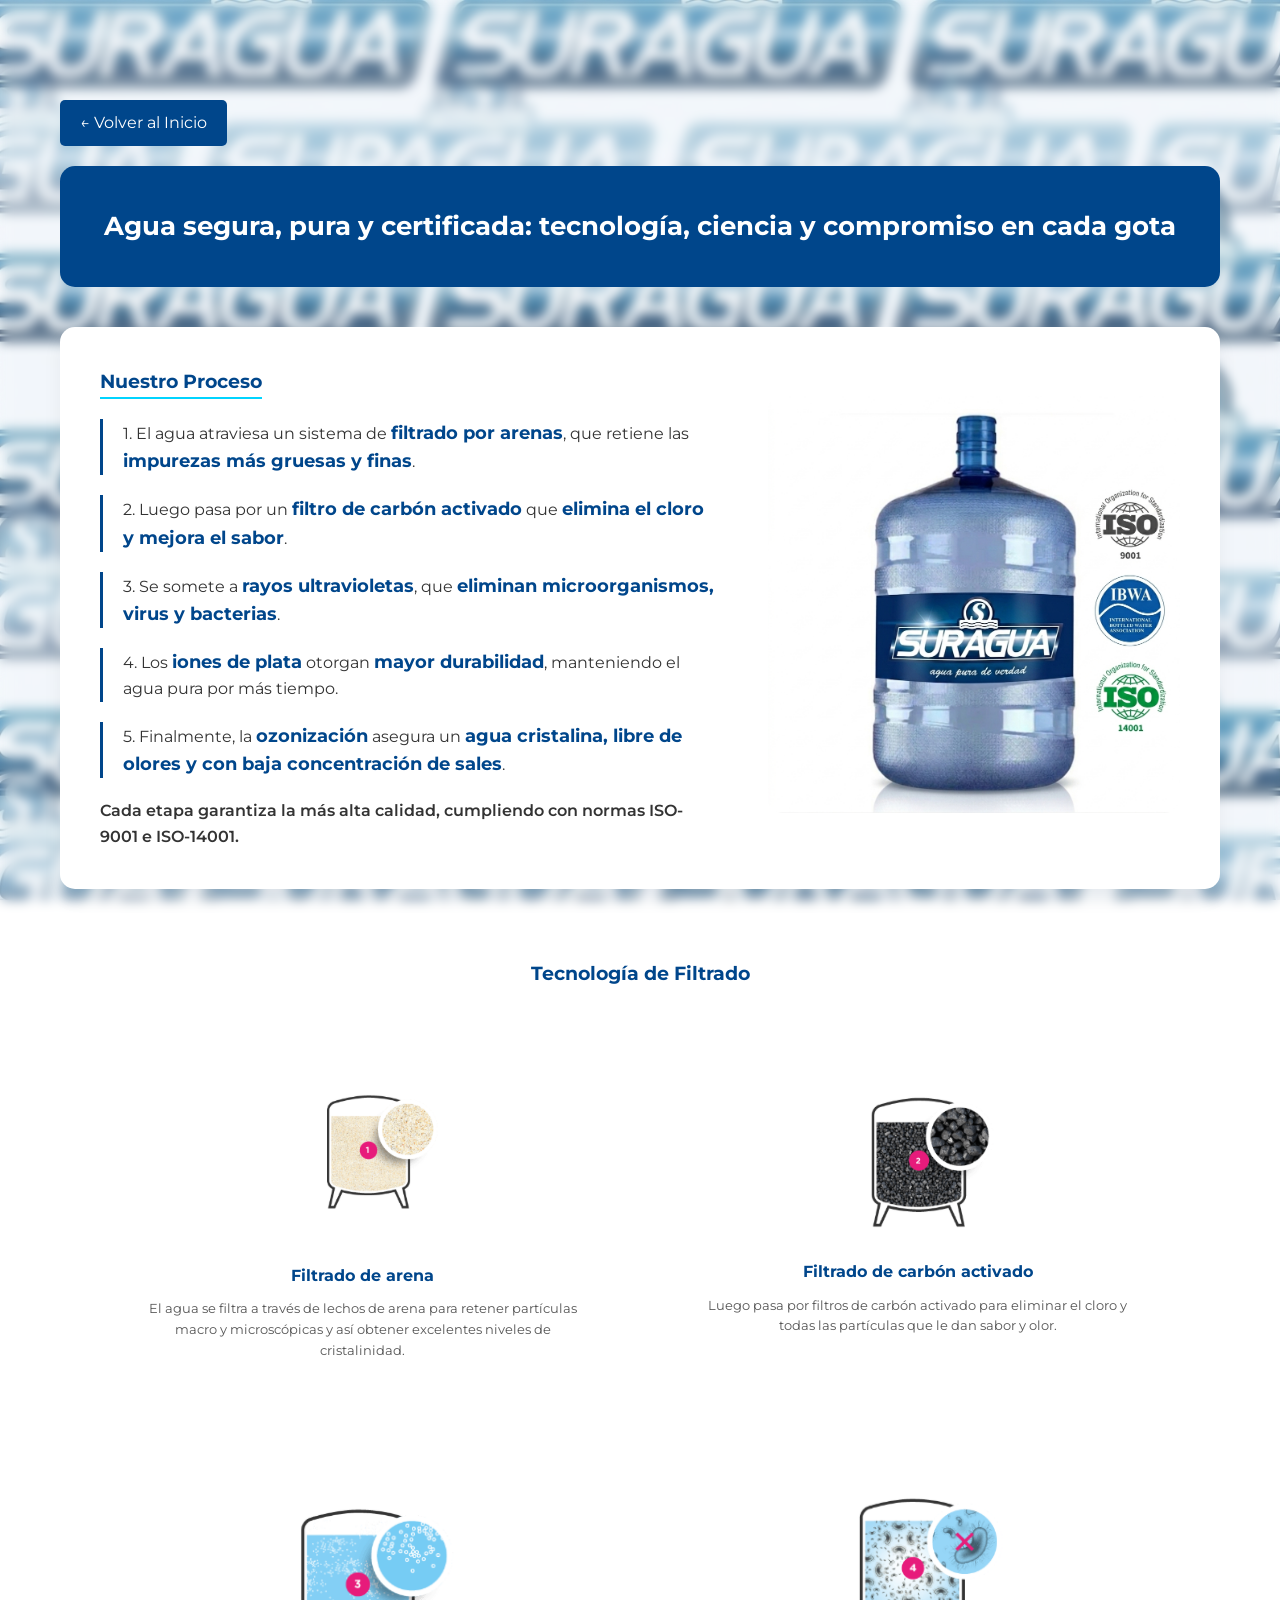
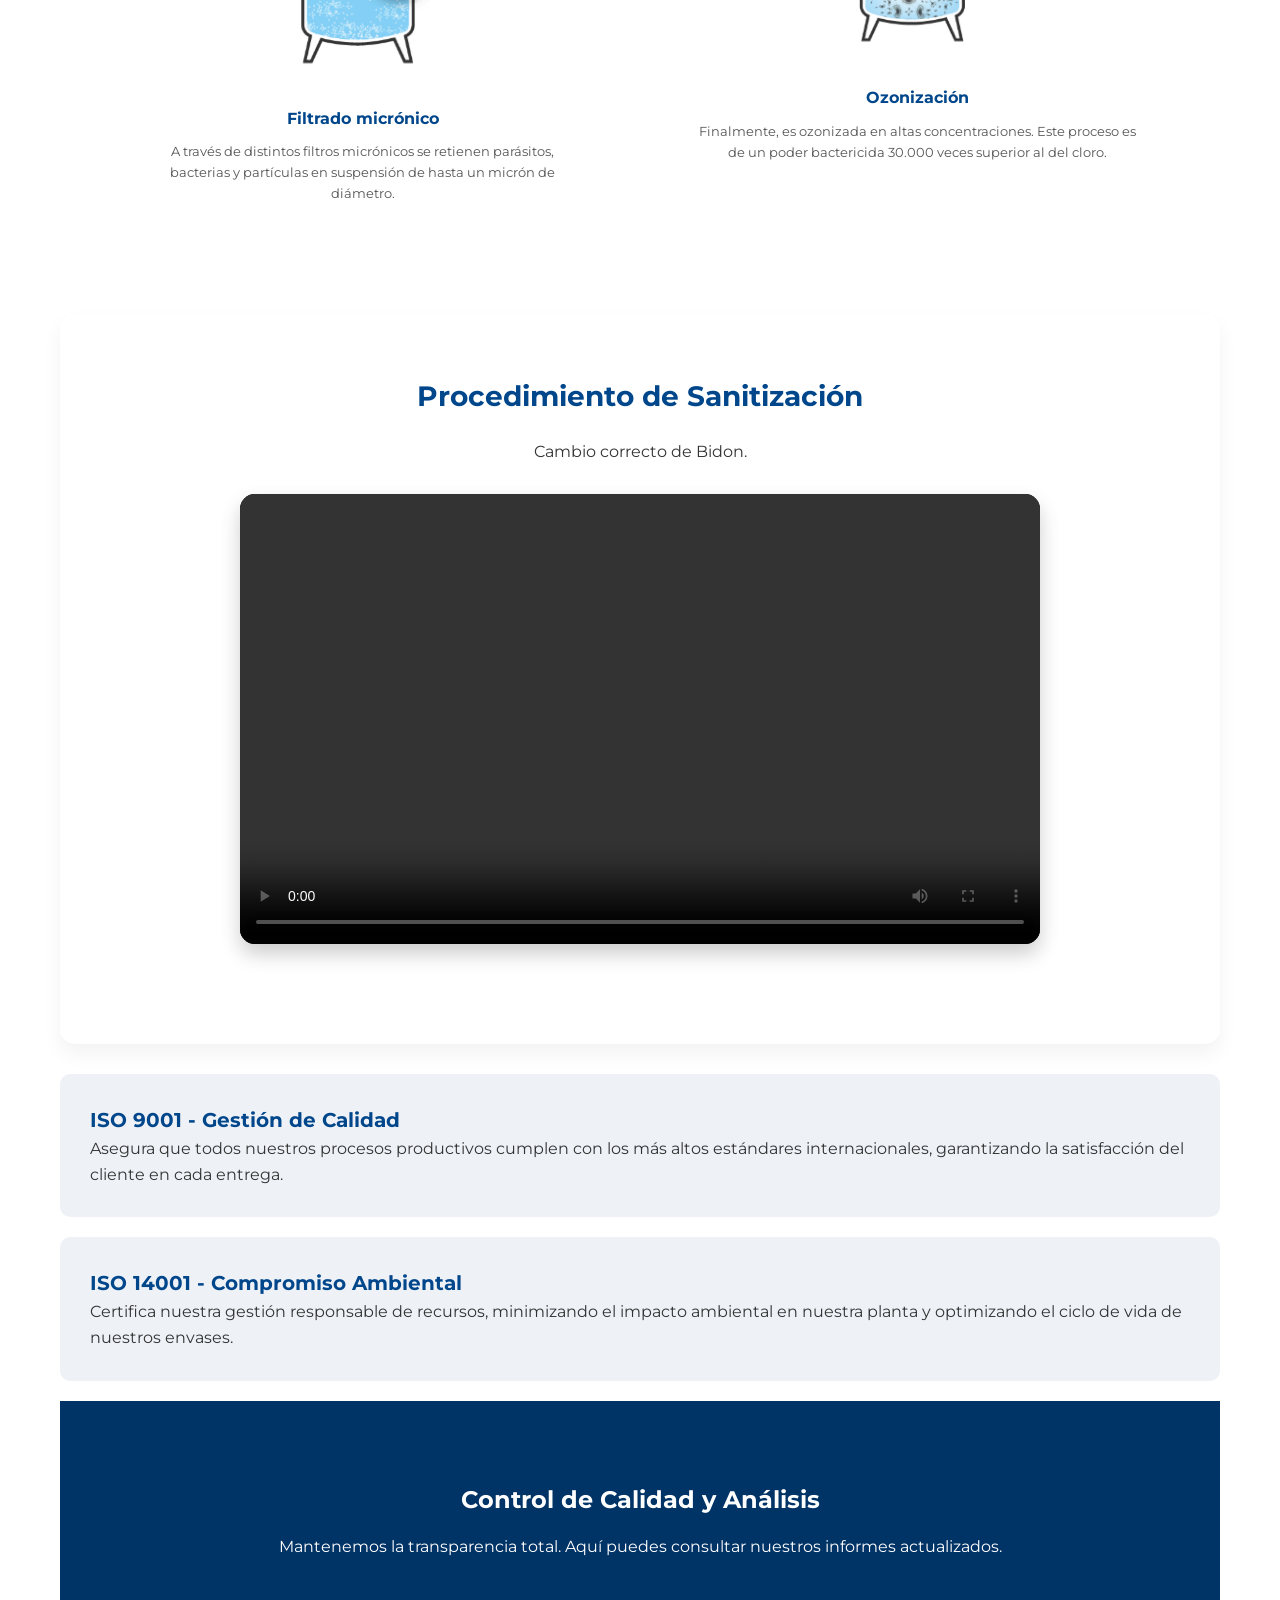
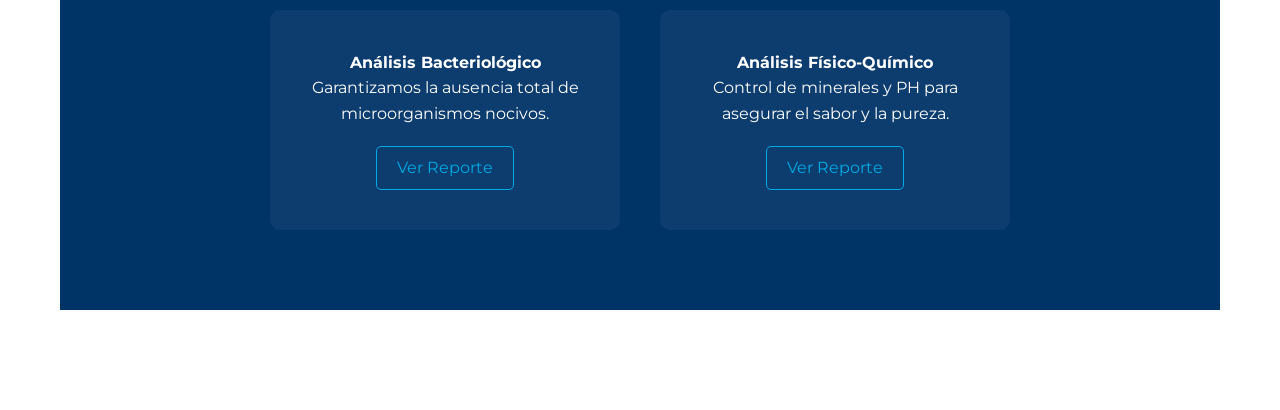
==== commit 2167e21e: "mejorado de fotos" ====
--- a/calidad.html
+++ b/calidad.html
@@ -206,7 +206,7 @@
                 </video>
             </div>
 
-                        <h2>Sanitización de Dispenser</h2>
+                      <!-- <h2>Sanitización de Dispenser</h2>
             <p style="margin-bottom: 30px;">Higiene correcto del equipo.</p>
 
                         <div class="video-wrapper">
@@ -214,8 +214,7 @@
                     <source src="./VIDEO-2026-05-28-15-23-22.mp4" type="video/mp4">
                     Tu navegador no soporta video.
                 </video>
-            </div>
-
+            </div> -->
         </section>
         
         <div class="norma-card">
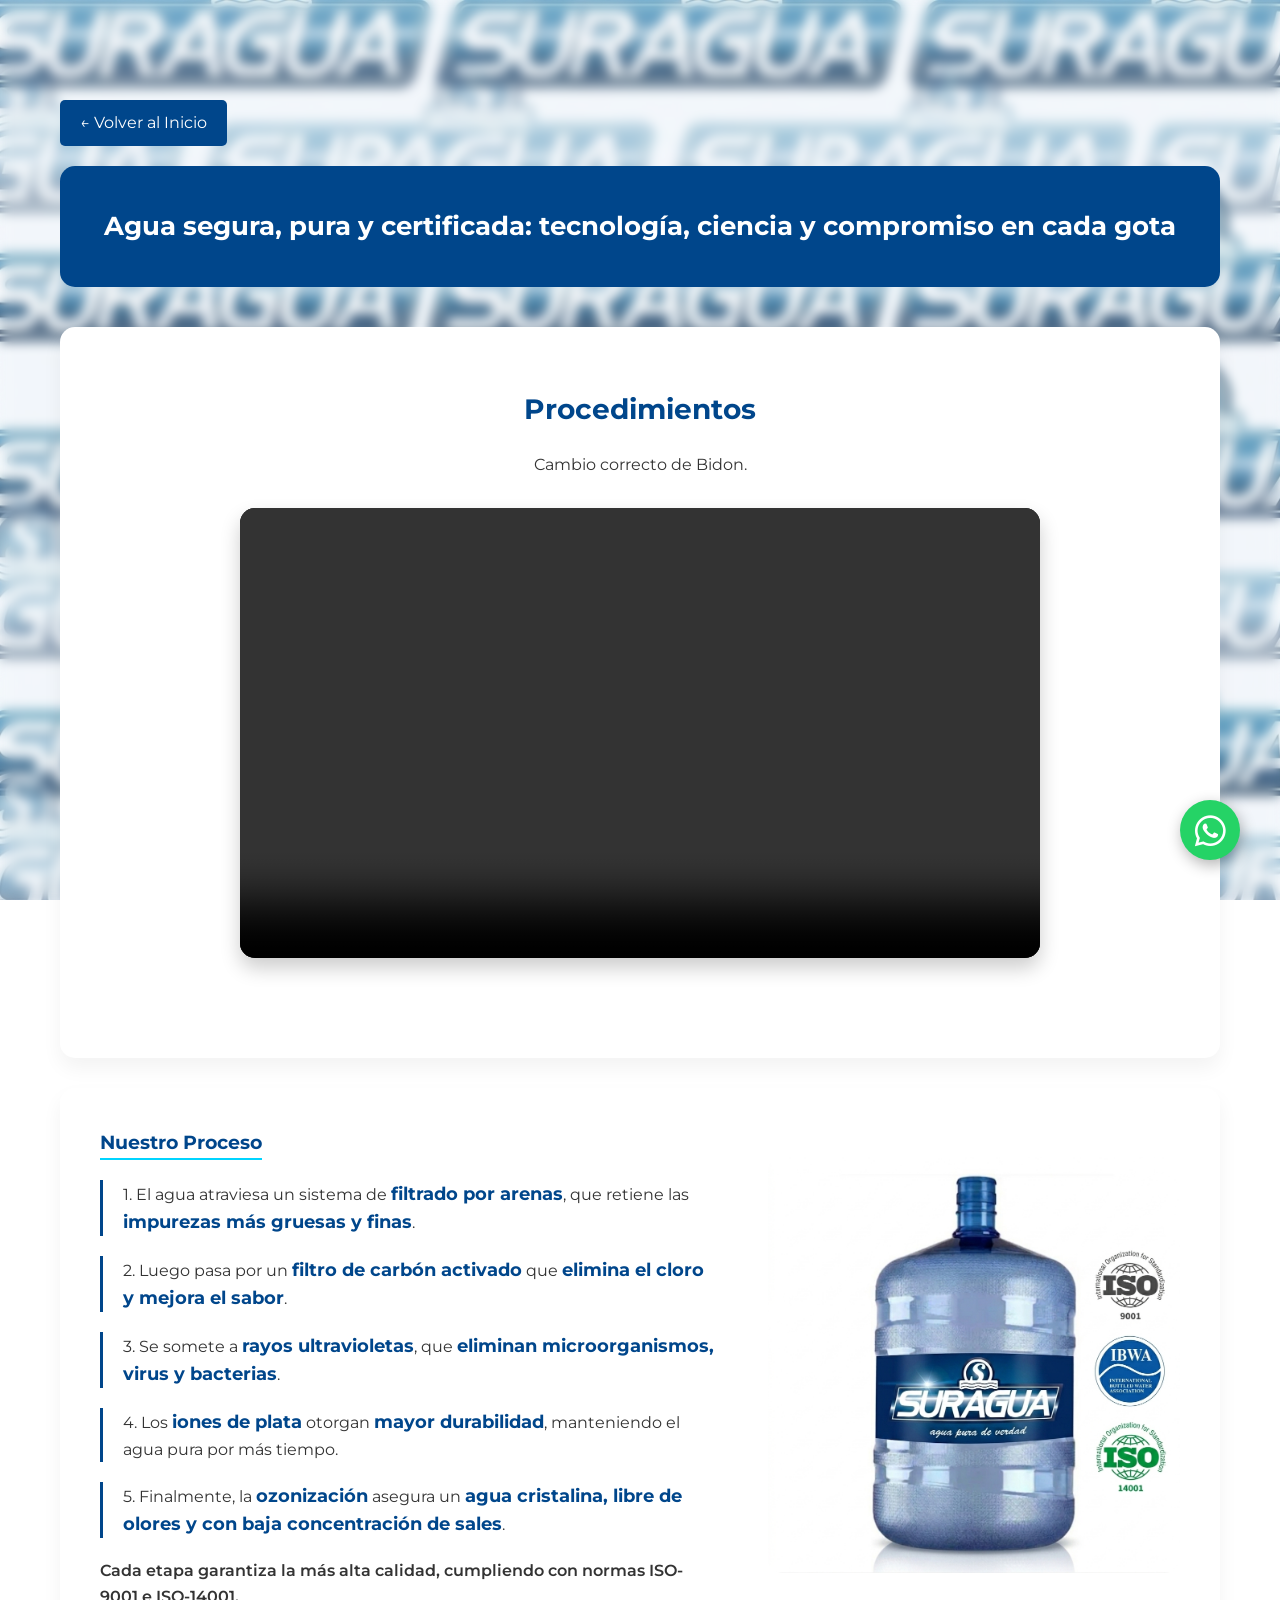
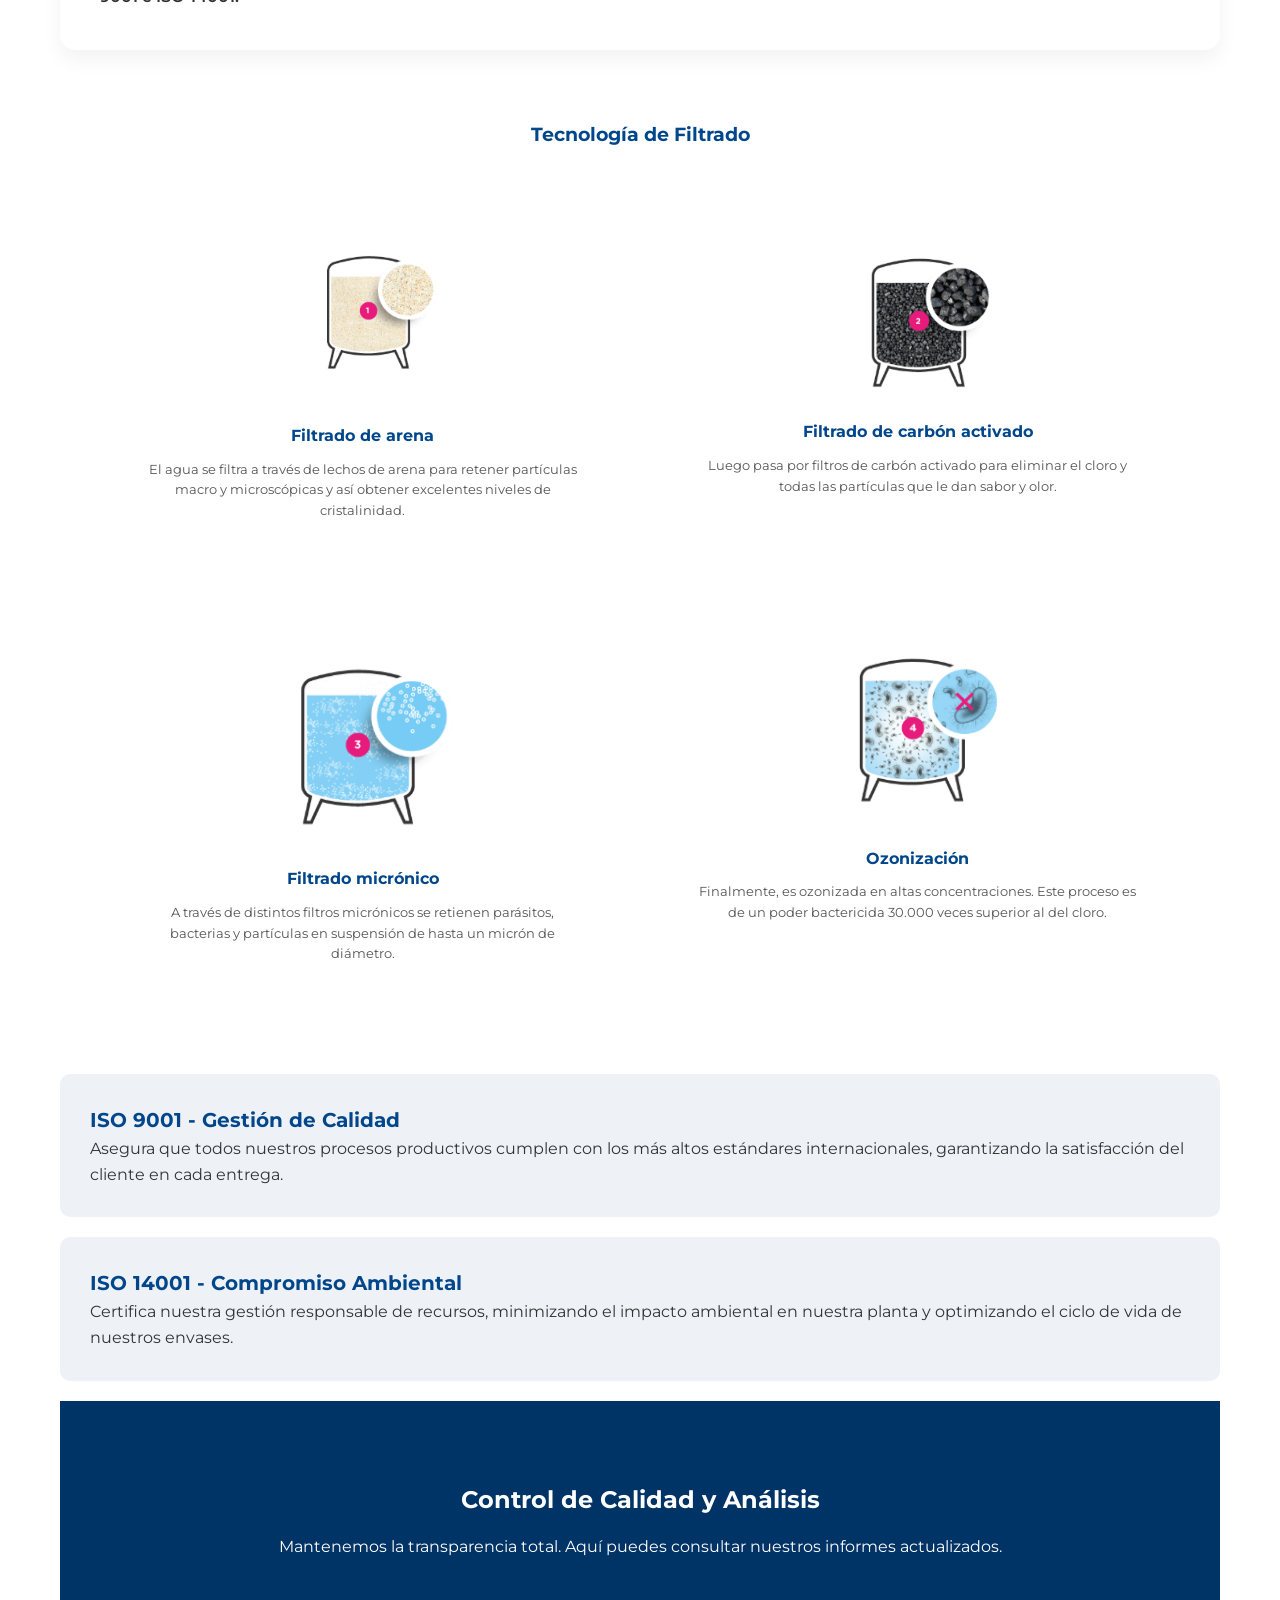
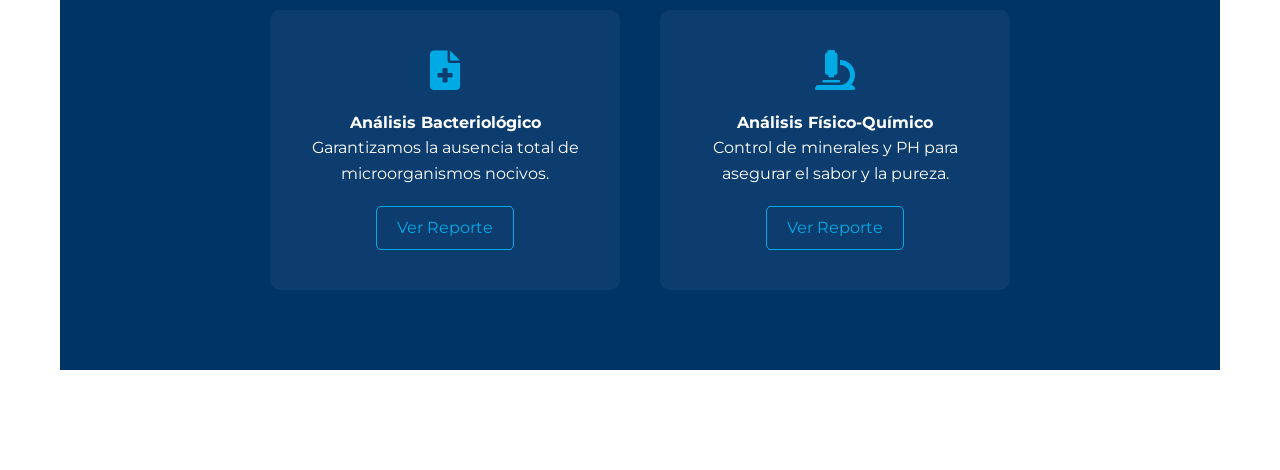
==== commit 881d94e1: "modificaciones esteticas" ====
--- a/calidad.html
+++ b/calidad.html
@@ -4,7 +4,10 @@
     <meta charset="UTF-8">
     <meta name="viewport" content="width=device-width, initial-scale=1.0">
     <title>Normativas de Calidad - Suragua</title>
+    <!-- Agregado: Font Awesome para que el icono de WhatsApp sea visible -->
+    <link rel="stylesheet" href="https://cdnjs.cloudflare.com/ajax/libs/font-awesome/6.0.0/css/all.min.css">
     <link href="https://fonts.googleapis.com/css2?family=Montserrat:wght@400;700&display=swap" rel="stylesheet">
+    <link rel="shortcut icon" href="./LOGOSURAGUA sin fondo.png" type="image/x-icon">
     <link rel="stylesheet" href="style.css">
     <style>
         body { font-family: 'Montserrat', sans-serif; line-height: 1.6; background-image: url(./FONDO\ LOGO\ LOGO.png); background-repeat: no-repeat; background-size: cover; background-attachment: fixed; backdrop-filter: blur(6px);}
@@ -117,6 +120,49 @@
             color: #444;
         }
 
+        /* --- NUEVOS ESTILOS PARA REPARAR EL BOTÓN FLOTANTE --- */
+        
+        /* 1. Reparación del conflicto de Backdrop-Filter en el Body */
+        body {
+            backdrop-filter: none !important; /* Desactivamos del body para que el botón pueda flotar */
+            position: relative;
+        }
+
+        body::before {
+            content: "";
+            position: fixed; /* El desenfoque ahora te sigue a ti también */
+            top: 0; left: 0; width: 100%; height: 100%;
+            backdrop-filter: blur(6px); /* Restauramos la estética exacta que tenías */
+            z-index: -1; 
+            pointer-events: none;
+        }
+
+        /* 2. Estilos del botón para que sea 100% persistente (Fixed) */
+        .whatsapp-float {
+            position: fixed !important; /* FIXED absoluto al viewport (pantalla) */
+            width: 60px;
+            height: 60px;
+            bottom: 40px; /* Distancia del borde inferior de la pantalla */
+            right: 40px;  /* Distancia del borde derecho de la pantalla */
+            background-color: #25d366;
+            color: white !important;
+            border-radius: 50px;
+            text-align: center;
+            font-size: 35px;
+            box-shadow: 2px 5px 15px rgba(0,0,0,0.3);
+            z-index: 2147483647 !important; /* El valor más alto posible para que nada lo tape */
+            display: flex !important;
+            align-items: center;
+            justify-content: center;
+            text-decoration: none !important;
+            transition: all 0.3s ease;
+        }
+
+        .whatsapp-float:hover {
+            background-color: #128c7e;
+            transform: scale(1.1);
+        }
+
         @media (max-width: 768px) {
             .normas-section { padding: 60px 15px; }
             .header-box h1 { font-size: 20px; }
@@ -129,10 +175,25 @@
             .purificacion-item {margin-left: -40px;}
             #procedimientos { padding: 40px 20px; }
             .timeline-pasos { margin-left: 35px; }
+            
+            /* Ajuste para celulares */
+            .whatsapp-float {
+                width: 55px;
+                height: 55px;
+                bottom: 20px;
+                right: 20px;
+                font-size: 30px;
+            }
         }
     </style>
 </head>
-<body>
+<body>  
+        
+    <!-- Botón de WhatsApp - Ahora configurado para seguir el scroll siempre -->
+    <a href="https://wa.me/5491157935925" class="whatsapp-float" target="_blank">
+        <i class="fab fa-whatsapp"></i>
+    </a>
+
     <div class="normas-section">
         <a href="index.html" class="back-btn">← Volver al Inicio</a>
         
@@ -140,63 +201,9 @@
             <h1>Agua segura, pura y certificada: tecnología, ciencia y compromiso en cada gota</h1>
         </div>
 
-        <div class="proceso-card">
-            <div class="proceso-contenedor-flex">
-                <div class="proceso-texto">
-                    <h3>Nuestro Proceso</h3>
-                    <div class="paso">
-                        <p>1. El agua atraviesa un sistema de <strong>filtrado por arenas</strong>, que retiene las <strong>impurezas más gruesas y finas</strong>.</p>
-                    </div>
-                    <div class="paso">
-                        <p>2. Luego pasa por un <strong>filtro de carbón activado</strong> que <strong>elimina el cloro y mejora el sabor</strong>.</p>
-                    </div>
-                    <div class="paso">
-                        <p>3. Se somete a <strong>rayos ultravioletas</strong>, que <strong>eliminan microorganismos, virus y bacterias</strong>.</p>
-                    </div>
-                    <div class="paso">
-                        <p>4. Los <strong>iones de plata</strong> otorgan <strong>mayor durabilidad</strong>, manteniendo el agua pura por más tiempo.</p>
-                    </div>
-                    <div class="paso">
-                        <p>5. Finalmente, la <strong>ozonización</strong> asegura un <strong>agua cristalina, libre de olores y con baja concentración de sales</strong>.</p>
-                    </div>
-                    <p style="margin-top: 20px; font-weight: 600;">Cada etapa garantiza la más alta calidad, cumpliendo con normas ISO-9001 e ISO-14001.</p>
-                </div>
-                
-                <div class="proceso-foto">
-                    <img src="./bidon con normas.png" alt="Proceso de Calidad Suragua">
-                </div>
-            </div>
-        </div>
-
-        <div class="purificacion-visual">
-            <h3 style="color: #00468b; text-align: center;">Tecnología de Filtrado</h3>
-            <div class="purificacion-grid">
-                <div class="purificacion-item">
-                    <img src="TANQUE 1.png" alt="Filtrado arena">
-                    <h4>Filtrado de arena</h4>
-                    <p>El agua se filtra a través de lechos de arena para retener partículas macro y microscópicas y así obtener excelentes niveles de cristalinidad.</p>
-                </div>
-                <div class="purificacion-item">
-                    <img src="TANQUE 2.png" alt="Carbón activado">
-                    <h4>Filtrado de carbón activado</h4>
-                    <p>Luego pasa por filtros de carbón activado para eliminar el cloro y todas las partículas que le dan sabor y olor.</p>
-                </div>
-                <div class="purificacion-item">
-                    <img src="taque de filtrafo.png" alt="Filtrado micrónico">
-                    <h4>Filtrado micrónico</h4>
-                    <p>A través de distintos filtros micrónicos se retienen parásitos, bacterias y partículas en suspensión de hasta un micrón de diámetro.</p>
-                </div>
-                <div class="purificacion-item">
-                    <img src="TANQUE 3.png" alt="Ozonización">
-                    <h4>Ozonización</h4>
-                    <p>Finalmente, es ozonizada en altas concentraciones. Este proceso es de un poder bactericida 30.000 veces superior al del cloro.</p>
-                </div>
-            </div>
-        </div>
-
         <!-- SECCIÓN PROCEDIMIENTOS INTEGRADA AQUÍ -->
         <section id="procedimientos">
-            <h2>Procedimiento de Sanitización</h2>
+            <h2>Procedimientos</h2>
             <p style="margin-bottom: 30px;">Cambio correcto de Bidon.</p>
             
             <div class="video-wrapper">
@@ -205,18 +212,62 @@
                     Tu navegador no soporta video.
                 </video>
             </div>
-
-                      <!-- <h2>Sanitización de Dispenser</h2>
-            <p style="margin-bottom: 30px;">Higiene correcto del equipo.</p>
-
-                        <div class="video-wrapper">
-                <video controls style="width: 100%; height: 100%;">
-                    <source src="./VIDEO-2026-05-28-15-23-22.mp4" type="video/mp4">
-                    Tu navegador no soporta video.
-                </video>
-            </div> -->
         </section>
         
+        <div class="proceso-card">
+            <div class="proceso-contenedor-flex">
+                <div class="proceso-texto">
+                    <h3>Nuestro Proceso</h3>
+                    <div class="paso">
+                        <p>1. El agua atraviesa un sistema de <strong>filtrado por arenas</strong>, que retiene las <strong>impurezas más gruesas y finas</strong>.</p>
+                    </div>
+                    <div class="paso">
+                        <p>2. Luego pasa por un <strong>filtro de carbón activado</strong> que <strong>elimina el cloro y mejora el sabor</strong>.</p>
+                    </div>
+                    <div class="paso">
+                        <p>3. Se somete a <strong>rayos ultravioletas</strong>, que <strong>eliminan microorganismos, virus y bacterias</strong>.</p>
+                    </div>
+                    <div class="paso">
+                        <p>4. Los <strong>iones de plata</strong> otorgan <strong>mayor durabilidad</strong>, manteniendo el agua pura por más tiempo.</p>
+                    </div>
+                    <div class="paso">
+                        <p>5. Finalmente, la <strong>ozonización</strong> asegura un <strong>agua cristalina, libre de olores y con baja concentración de sales</strong>.</p>
+                    </div>
+                    <p style="margin-top: 20px; font-weight: 600;">Cada etapa garantiza la más alta calidad, cumpliendo con normas ISO-9001 e ISO-14001.</p>
+                </div>
+                
+                <div class="proceso-foto">
+                    <img src="./bidon con normas.png" alt="Proceso de Calidad Suragua">
+                </div>
+            </div>
+        </div>
+
+        <div class="purificacion-visual">
+            <h3 style="color: #00468b; text-align: center;">Tecnología de Filtrado</h3>
+            <div class="purificacion-grid">
+                <div class="purificacion-item">
+                    <img src="TANQUE 1.png" alt="Filtrado arena">
+                    <h4>Filtrado de arena</h4>
+                    <p>El agua se filtra a través de lechos de arena para retener partículas macro y microscópicas y así obtener excelentes niveles de cristalinidad.</p>
+                </div>
+                <div class="purificacion-item">
+                    <img src="TANQUE 2.png" alt="Carbón activado">
+                    <h4>Filtrado de carbón activado</h4>
+                    <p>Luego pasa por filtros de carbón activado para eliminar el cloro y todas las partículas que le dan sabor y olor.</p>
+                </div>
+                <div class="purificacion-item">
+                    <img src="taque de filtrafo.png" alt="Filtrado micrónico">
+                    <h4>Filtrado micrónico</h4>
+                    <p>A través de distintos filtros micrónicos se retienen parásitos, bacterias y partículas en suspensión de hasta un micrón de diámetro.</p>
+                </div>
+                <div class="purificacion-item">
+                    <img src="TANQUE 3.png" alt="Ozonización">
+                    <h4>Ozonización</h4>
+                    <p>Finalmente, es ozonizada en altas concentraciones. Este proceso es de un poder bactericida 30.000 veces superior al del cloro.</p>
+                </div>
+            </div>
+        </div>
+
         <div class="norma-card">
             <h2>ISO 9001 - Gestión de Calidad</h2>
             <p>Asegura que todos nuestros procesos productivos cumplen con los más altos estándares internacionales, garantizando la satisfacción del cliente en cada entrega.</p>
@@ -236,13 +287,13 @@
                         <i class="fas fa-file-medical"></i>
                         <h4>Análisis Bacteriológico</h4>
                         <p>Garantizamos la ausencia total de microorganismos nocivos.</p>
-                        <a href="#" class="btn-descarga">Ver Reporte</a>
+                        <a href="https://drive.google.com/drive/folders/1RpoQYZzxYOEK2OFl9Xz-7437d1PO2uLZ " class="btn-descarga">Ver Reporte</a>
                     </div>
                     <div class="item-analisis">
                         <i class="fas fa-microscope"></i>
                         <h4>Análisis Físico-Químico</h4>
                         <p>Control de minerales y PH para asegurar el sabor y la pureza.</p>
-                        <a href="#" class="btn-descarga">Ver Reporte</a>
+                        <a href="https://drive.google.com/drive/folders/1ceAID0vAva41FM7g65a05YrpPNM0mAAg" class="btn-descarga">Ver Reporte</a>
                     </div>
                 </div>
             </div>
--- a/style.css
+++ b/style.css
@@ -97,10 +97,12 @@
 }
 .hero p { 
     font-size: 1.4rem; 
-    margin-bottom: 35px; 
+    margin-bottom: 25px; 
     opacity: 0.95; 
     font-weight: 600;
-    text-shadow: 0 2px 8px rgba(0,0,0,0.5); 
+    color: #ffffff;
+    font-size: 30px;
+    text-shadow: 20px 20px 20px rgba(8, 8, 8, 8);
 }
 .btn-conocenos {
     padding: 18px 50px; 
@@ -134,7 +136,7 @@
     display: flex; 
     /* Ancho: 500px por logo * 18 logos totales */
     width: calc(500px * 18); 
-    animation: scroll 35s linear infinite; 
+    animation: scroll 25s linear infinite; 
 }
 .slide { 
     width: 500px; /* Logos mucho más anchos */
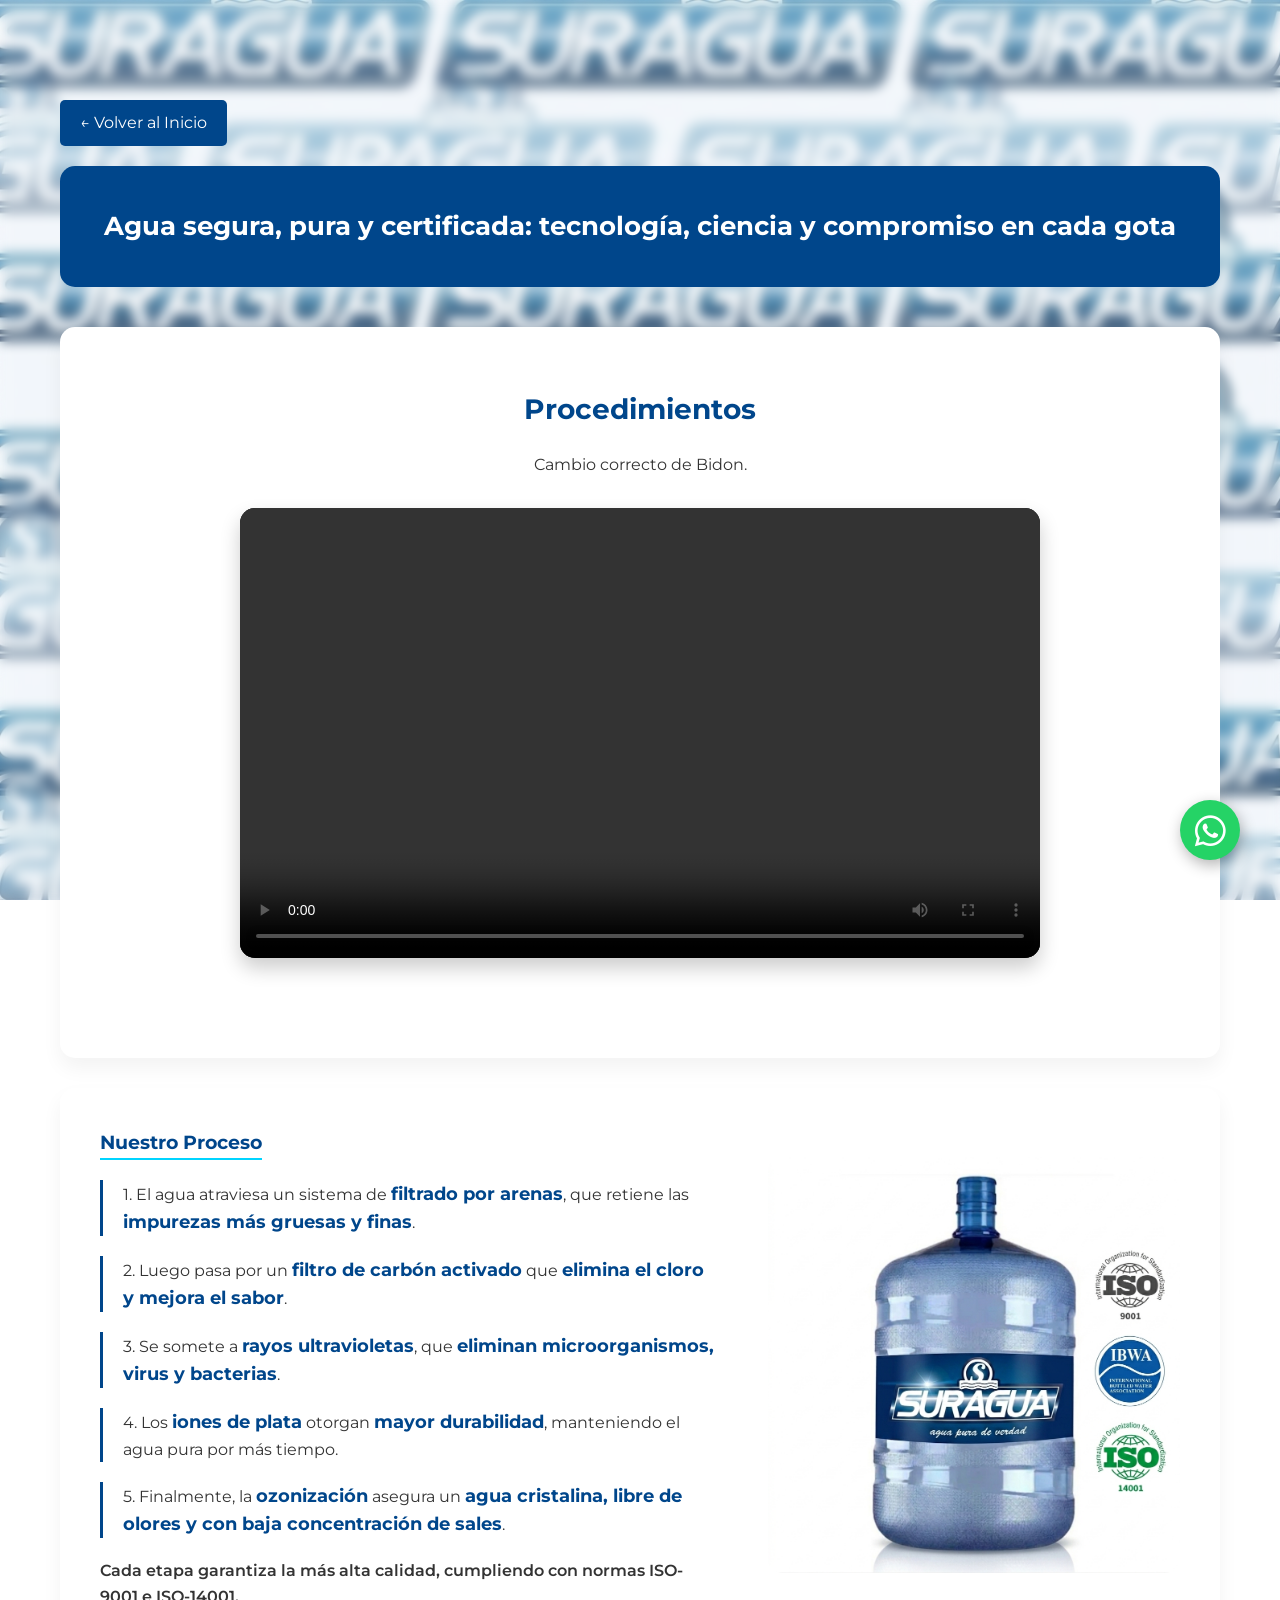
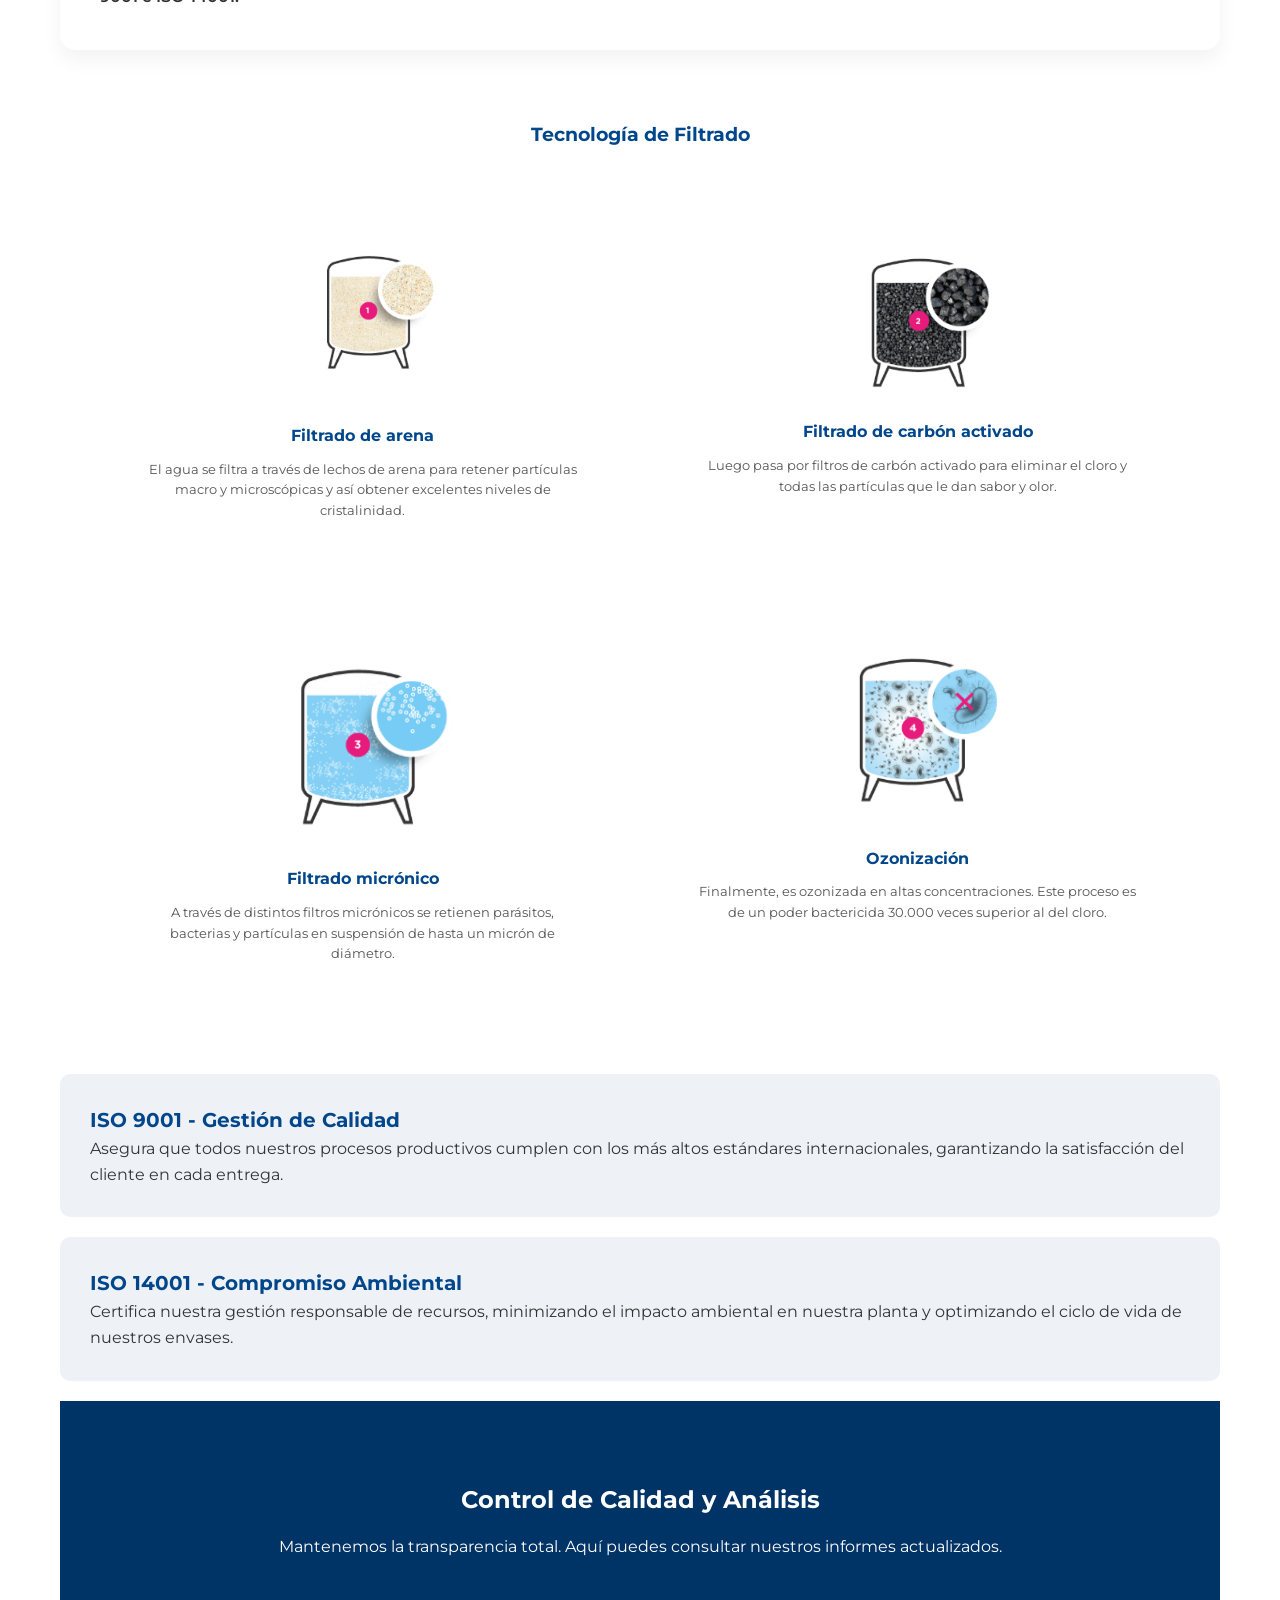
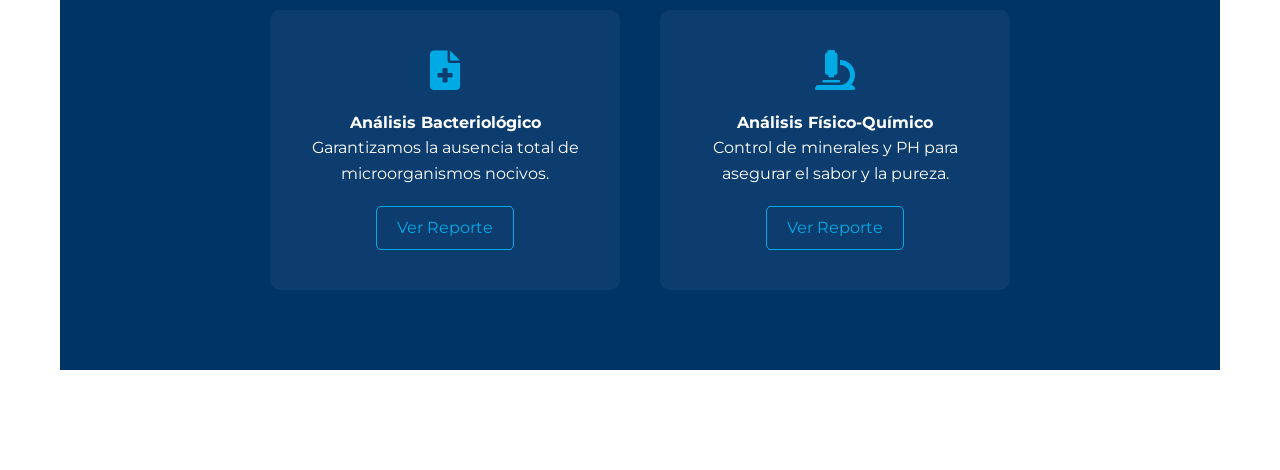
==== commit fe537023: "feed actualizado" ====
--- a/calidad.html
+++ b/calidad.html
@@ -287,13 +287,13 @@
                         <i class="fas fa-file-medical"></i>
                         <h4>Análisis Bacteriológico</h4>
                         <p>Garantizamos la ausencia total de microorganismos nocivos.</p>
-                        <a href="https://drive.google.com/drive/folders/1RpoQYZzxYOEK2OFl9Xz-7437d1PO2uLZ " class="btn-descarga">Ver Reporte</a>
+                        <a href="https://drive.google.com/drive/folders/1RpoQYZzxYOEK2OFl9Xz-7437d1PO2uLZ " class="btn-descarga" target="_blank">Ver Reporte</a>
                     </div>
                     <div class="item-analisis">
                         <i class="fas fa-microscope"></i>
                         <h4>Análisis Físico-Químico</h4>
                         <p>Control de minerales y PH para asegurar el sabor y la pureza.</p>
-                        <a href="https://drive.google.com/drive/folders/1ceAID0vAva41FM7g65a05YrpPNM0mAAg" class="btn-descarga">Ver Reporte</a>
+                        <a href="https://drive.google.com/drive/folders/1ceAID0vAva41FM7g65a05YrpPNM0mAAg" class="btn-descarga" target="_blank">Ver Reporte</a>
                     </div>
                 </div>
             </div>
--- a/style.css
+++ b/style.css
@@ -81,6 +81,7 @@
     flex-direction: column;
     align-items: center;
     width: 100%;
+    margin-top: -30px;
 }
 
 .hero-logo {
@@ -96,12 +97,11 @@
     font-weight: 700; 
 }
 .hero p { 
-    font-size: 1.4rem; 
-    margin-bottom: 25px; 
+    margin-bottom: 20px; 
     opacity: 0.95; 
     font-weight: 600;
     color: #ffffff;
-    font-size: 30px;
+    font-size: 18px;
     text-shadow: 20px 20px 20px rgba(8, 8, 8, 8);
 }
 .btn-conocenos {
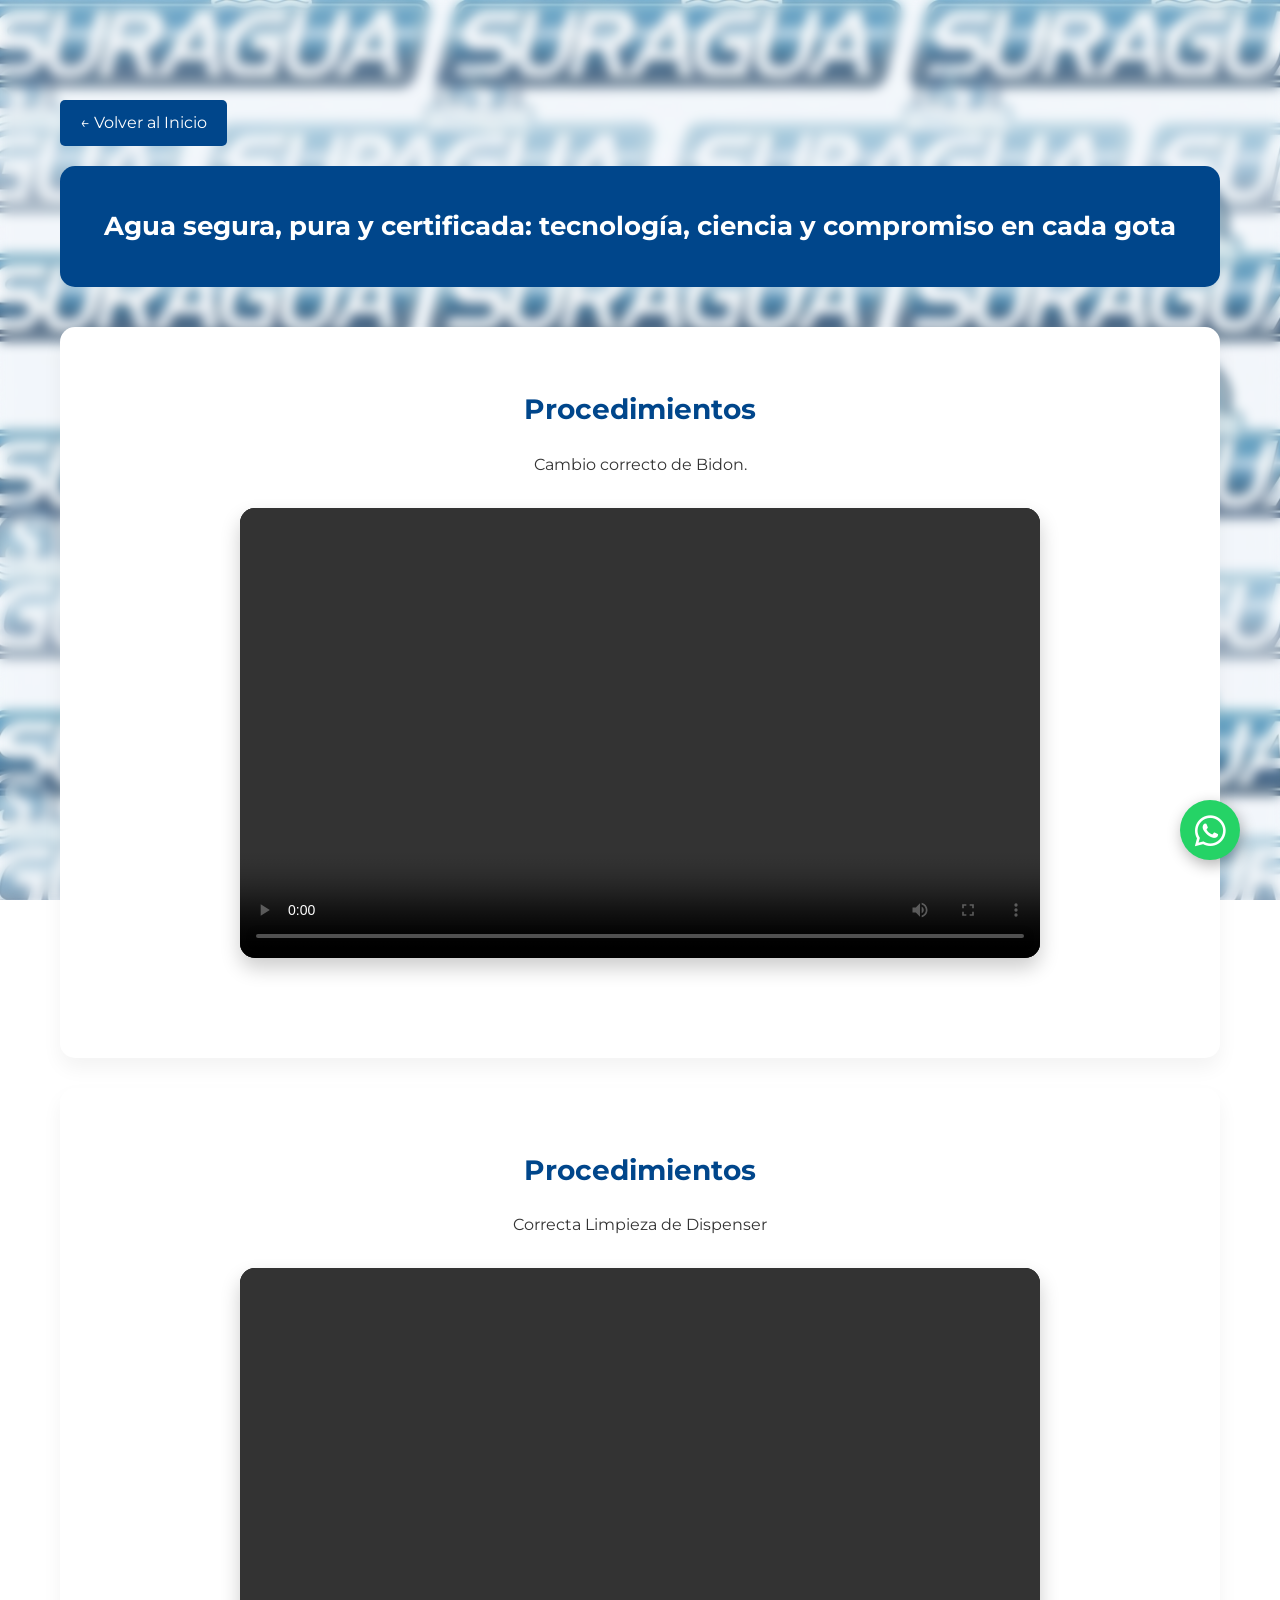
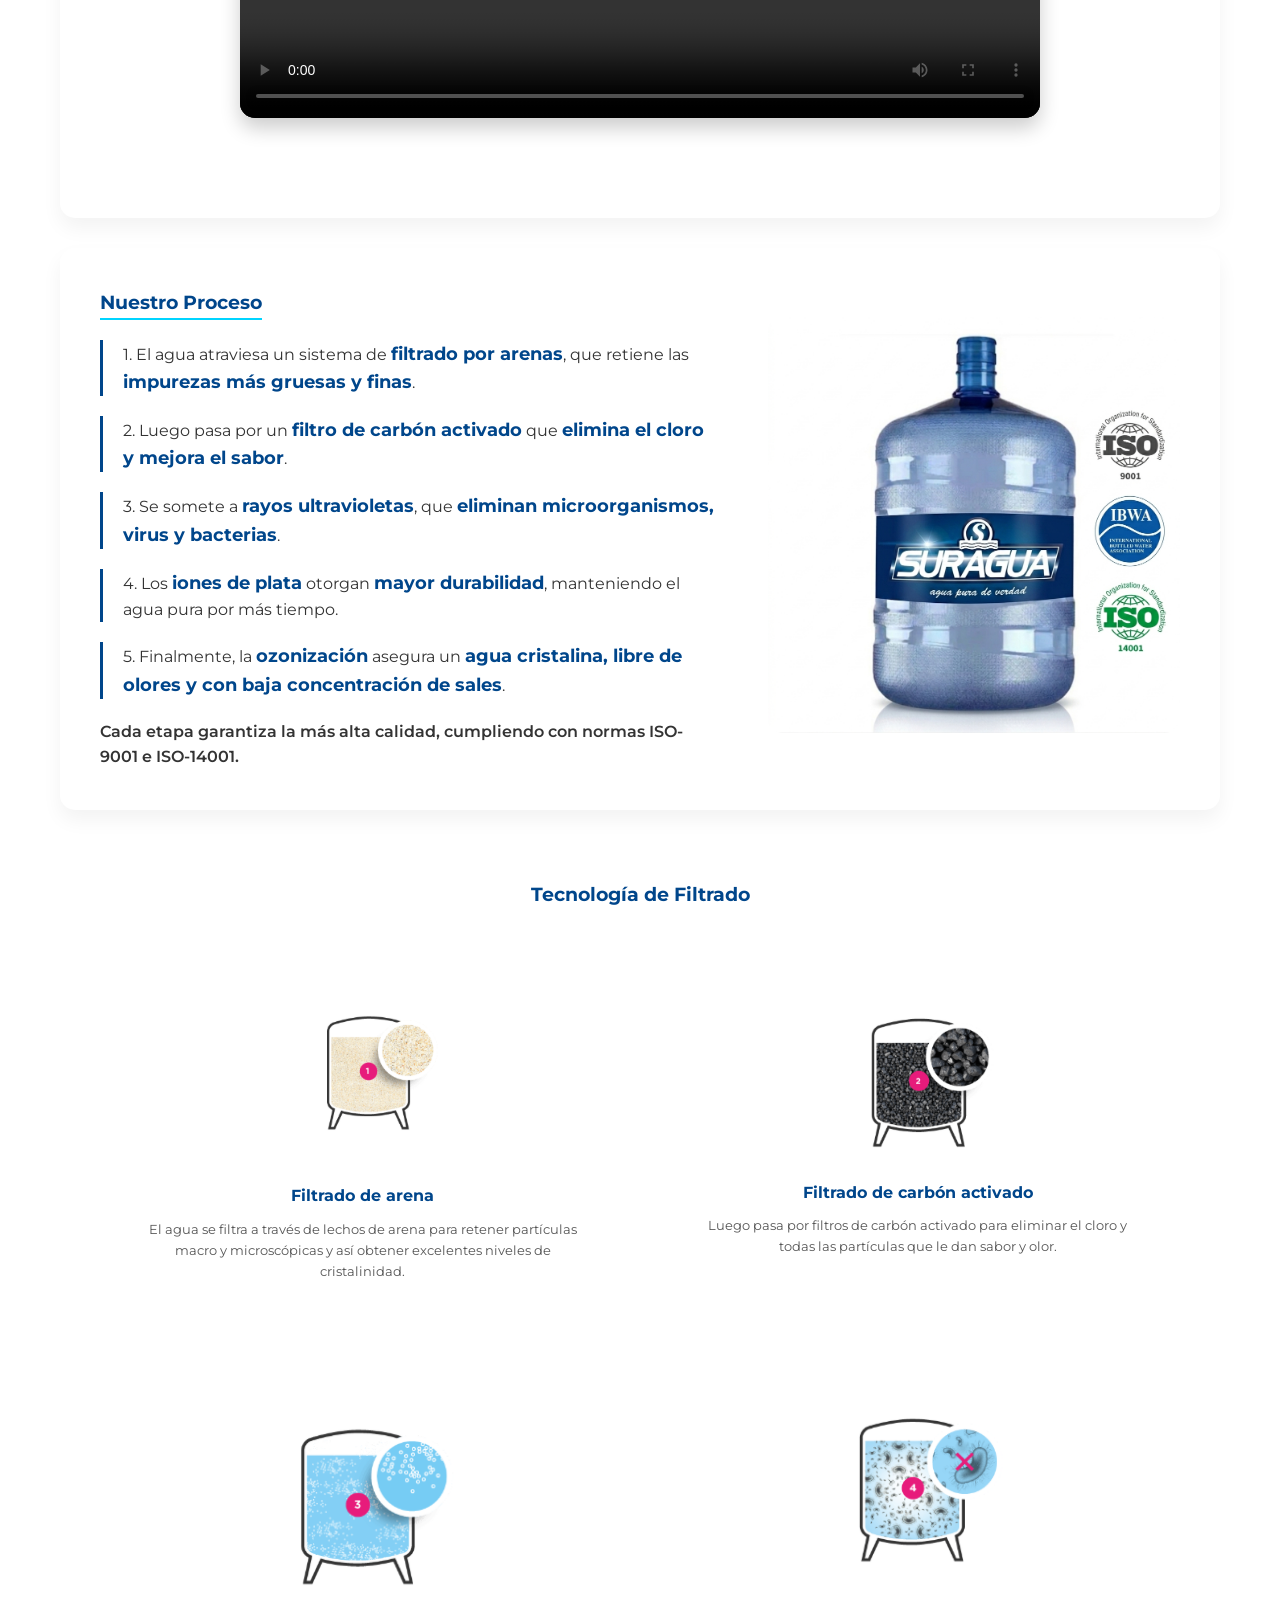
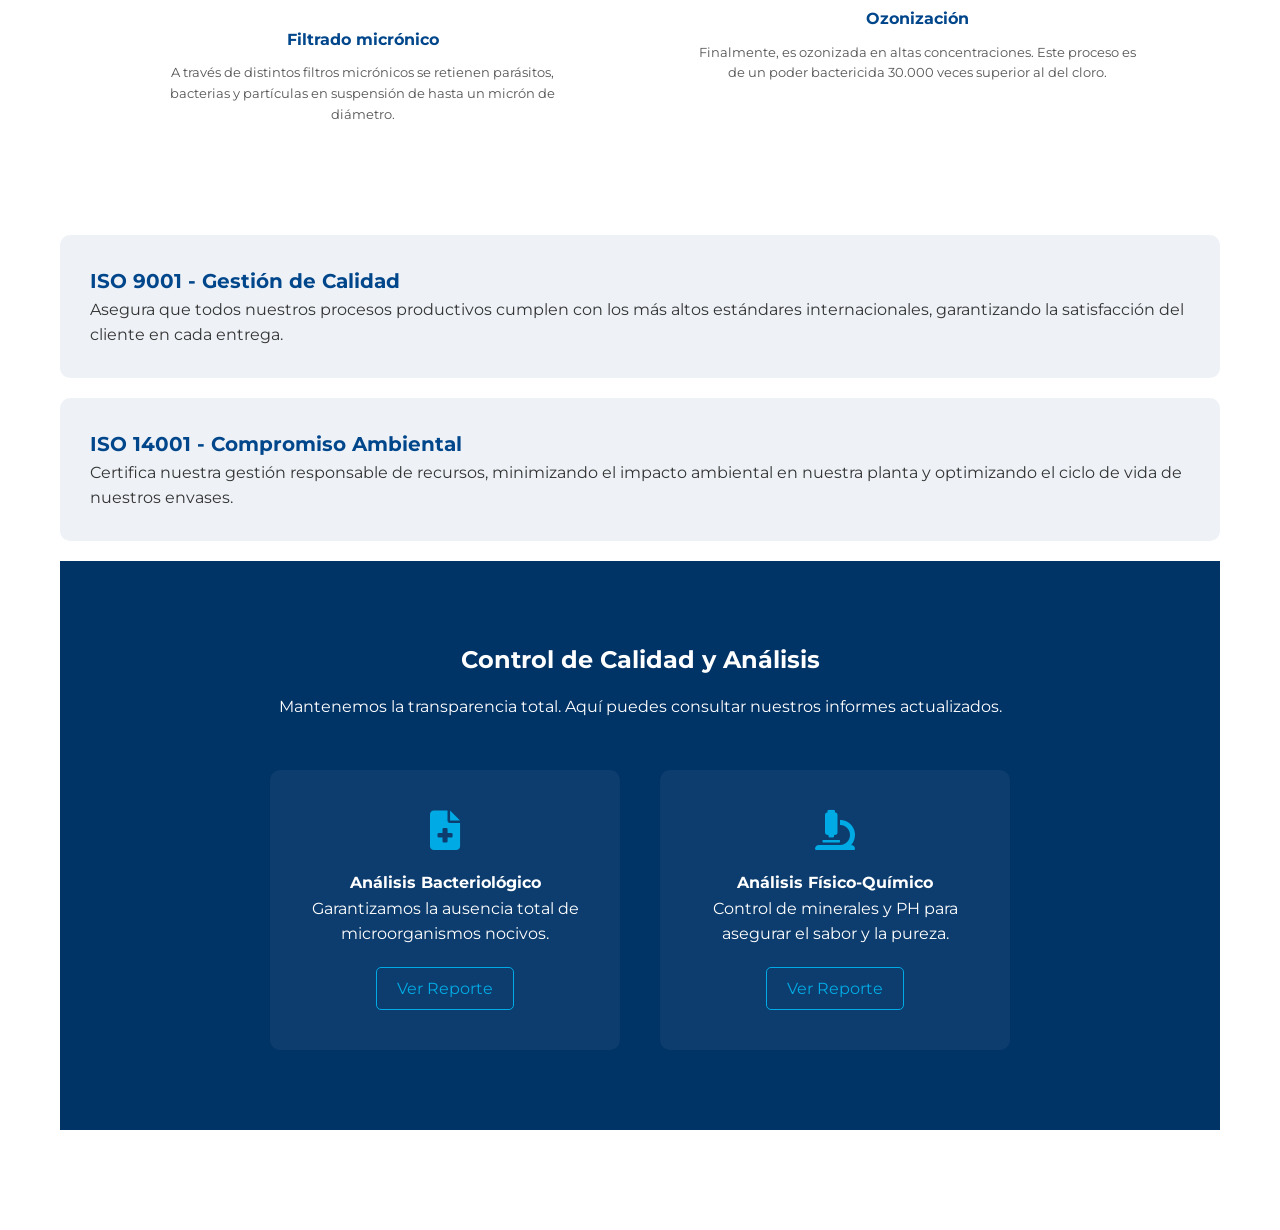
==== commit 6cab1517: "agregamos procedimientos de lavado de dispenser" ====
--- a/calidad.html
+++ b/calidad.html
@@ -213,6 +213,18 @@
                 </video>
             </div>
         </section>
+
+                <section id="procedimientos">
+            <h2>Procedimientos</h2>
+            <p style="margin-bottom: 30px;">Correcta Limpieza de Dispenser</p>
+            
+            <div class="video-wrapper">
+                <video controls style="width: 100%; height: 100%;">
+                    <source src="./LIMPIEZA dispenser.mp4" type="video/mp4">
+                    Tu navegador no soporta video.
+                </video>
+            </div>
+        </section>
         
         <div class="proceso-card">
             <div class="proceso-contenedor-flex">
